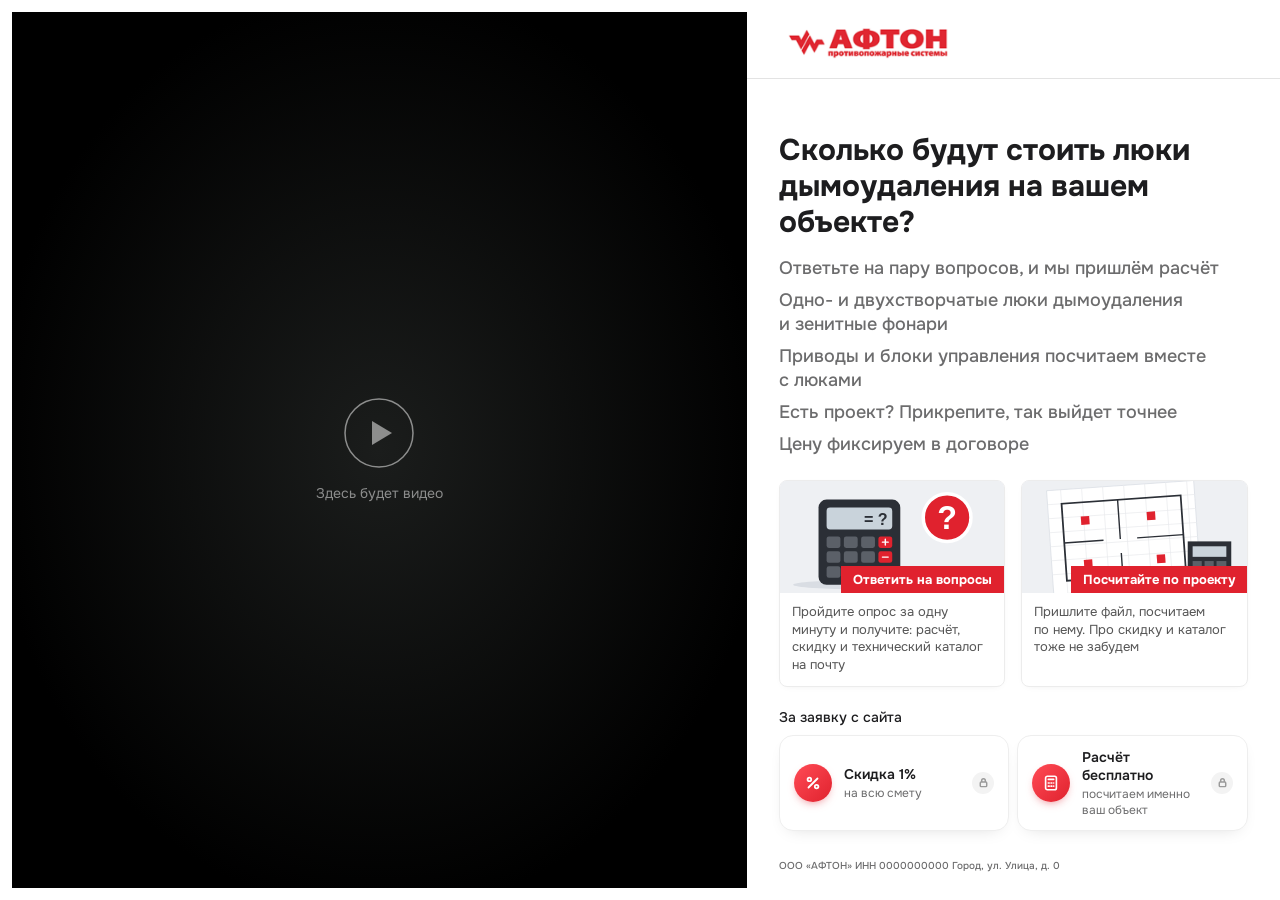
==== index.html @ f9a30164 "Страница thanks.html, город объекта в опросниках, правки шапки и контактов - После отправки заявки п" ====
<!doctype html>
<html lang="ru">
<head>
<meta charset="utf-8">
<meta name="viewport" content="width=device-width, initial-scale=1">
<title>Люки дымоудаления: расчёт стоимости | Афтон</title>
<link rel="preconnect" href="https://fonts.googleapis.com">
<link href="https://fonts.googleapis.com/css2?family=Onest:wght@400;500;600;700&display=swap" rel="stylesheet">
<style>
  :root {
    --bg: #ffffff;              /* фон */
    --sidebar: #f5f5f5;         /* правая колонка квиза */
    --line: #e3e3e3;            /* линии, рамки */
    --dot: #ececec;             /* кружок варианта ответа */
    --primary: #e0222e;         /* красный из логотипа */
    --primary-text: #ffffff;
    --primary-50: rgba(224, 34, 46, .5);
    --text: #1d1d1f;
    --text-70: rgba(29, 29, 31, .65);
    --card: #f2f2f2;
    --card-text: #363636;
    --error: #c62828;
    --ease-start: cubic-bezier(.71, .09, .74, .91);
    --ease-step: cubic-bezier(.61, .3, .8, .97);
  }
  * { box-sizing: border-box; margin: 0; padding: 0; }
  html, body { height: 100%; }
  body { background: var(--bg); color: var(--text); font-family: "Onest", Helvetica, Arial, sans-serif; font-size: 16px; line-height: 1.5; -webkit-font-smoothing: antialiased; overflow-x: hidden; }
  button, input { font: inherit; color: inherit; }
  button { cursor: pointer; border: 0; background: none; }
  [hidden] { display: none !important; }

  /* ---------- Кнопка с бликом ---------- */
  .q-btn { position: relative; overflow: hidden; display: inline-flex; align-items: center; justify-content: center; gap: 8px; background: var(--primary); color: var(--primary-text); border-radius: 4px; box-shadow: 0 3px 10px 0 var(--primary-50); transition: box-shadow .2s ease-in, background .2s ease-in; }
  .q-btn:hover { box-shadow: 0 5px 16px 0 rgba(224, 34, 46, .55); background: #c81c27; }
  .q-btn:disabled { cursor: default; }
  .q-btn::after { content: ""; position: absolute; top: -50%; bottom: -50%; left: -20%; width: 20px; background: linear-gradient(90deg, rgba(255,255,255,.1) 10%, rgba(255,255,255,.2) 20%, rgba(255,255,255,.6)); transform: rotate(25deg); animation: blick 6s linear infinite; pointer-events: none; }
  @keyframes blick { 15%, 100% { left: 120%; } }
  .q-btn:focus-visible, .choice:focus-within, .nav-back:focus-visible { outline: 2px solid var(--primary); outline-offset: 2px; }

  /* ---------- Бонусы ---------- */
  .bonus { position: relative; min-width: 0; max-width: 260px; flex: 1; display: flex; align-items: center; gap: 12px; padding: 12px 14px; background: #fff; border: 1px solid #eeeeee; border-radius: 14px; box-shadow: 0 6px 18px -10px rgba(0, 0, 0, .18); transition: border-color .3s, box-shadow .3s, transform .3s; }
  .bonus:hover { transform: translateY(-2px); box-shadow: 0 10px 24px -12px rgba(224, 34, 46, .35); }
  .b-ic { flex: none; width: 38px; height: 38px; border-radius: 50%; background: linear-gradient(135deg, #ff4b55, #e0222e); color: #fff; display: grid; place-items: center; box-shadow: 0 4px 10px -4px rgba(224, 34, 46, .6); }
  .b-ic svg { width: 18px; height: 18px; }
  .b-txt { min-width: 0; }
  .b-txt b { display: block; font-size: 14px; font-weight: 600; line-height: 18px; color: var(--text); }
  .b-txt small { display: block; font-size: 12px; line-height: 16px; color: var(--text-70); margin-top: 2px; }
  .b-lock { margin-left: auto; flex: none; width: 22px; height: 22px; border-radius: 50%; background: #f3f3f3; color: #9a9a9a; display: grid; place-items: center; transition: background .3s, color .3s; }
  .b-lock svg { width: 11px; height: 11px; }
  .bonus.open { border-color: var(--primary-50); }
  .bonus.open .b-lock { background: var(--primary); color: #fff; animation: pop .4s ease-out; }
  @keyframes pop { 0% { transform: scale(.5); } 70% { transform: scale(1.15); } 100% { transform: scale(1); } }

  /* =================== СТАРТОВАЯ СТРАНИЦА =================== */
  .start { position: fixed; inset: 0; display: flex; }
  .start-media { width: 58.33%; padding: 12px 0 12px 12px; flex: none; }
  .media-box { position: relative; width: 100%; height: 100%; overflow: hidden; background: #000; }
  .media-box video { position: absolute; inset: 0; width: 100%; height: 100%; object-fit: cover; }
  .media-ph { position: absolute; inset: 0; display: none; align-items: center; justify-content: center; flex-direction: column; gap: 14px; color: rgba(255,255,255,.5); font-size: 14px; background: radial-gradient(ellipse at center, #1b1d1c 0%, #000 75%); }
  .media-ph svg { width: 72px; height: 72px; }
  .media-box.empty .media-ph { display: flex; }
  .mute { position: absolute; left: 16px; bottom: 16px; width: 40px; height: 40px; display: grid; place-items: center; color: #fff; filter: drop-shadow(0 1px 2px rgba(0,0,0,.6)); }
  .mute svg { width: 30px; height: 30px; }
  .media-box.empty .mute { display: none; }

  .start-panel { position: relative; flex: 1; min-width: 0; display: flex; flex-direction: column; }
  .start-head { padding: 12px 32px; border-bottom: 1px solid var(--line); font-size: 14px; font-weight: 500; line-height: 1.25; }
  .logo { display: block; height: 54px; width: auto; }
  .start-body { flex: 1; display: flex; flex-direction: column; padding: 53px 32px 28px; overflow: auto; }
  .start-body h1 { font-size: 30px; line-height: 36px; font-weight: 700; margin-bottom: 16px; }
  .benefits { display: flex; flex-direction: column; gap: 8px; margin-bottom: 24px; }
  .benefits p { font-size: 18px; line-height: 24px; font-weight: 500; color: var(--text-70); }
  .start-choices { display: grid; grid-template-columns: repeat(2, minmax(0, 260px)); gap: 16px; }
  .start-choices .card-in { width: 100%; padding: 0; text-align: left; font: inherit; color: inherit; }
  .start-choices .card-cap { font-size: 13px; line-height: 1.35; padding: 10px 12px 12px; }
  .start-choices .card-img { aspect-ratio: 2 / 1; }
  .start-choices .card-badge { font-size: 13px; padding: 6px 12px; }
  @media (min-width: 819px) and (max-height: 820px) {
    .start-body { padding-top: 26px; padding-bottom: 18px; }
    .start-body h1 { font-size: 26px; line-height: 31px; margin-bottom: 12px; }
    .benefits { gap: 4px; margin-bottom: 16px; }
    .benefits p { font-size: 16px; line-height: 22px; }
    .start-bonuses { margin-top: 14px; }
    .start-bonuses .bonus { padding: 8px 12px; }
    .start-foot { padding-top: 12px; }
  }
  .start-bonuses { margin-top: 20px; }
  .start-bonuses > span { display: block; font-size: 14px; font-weight: 500; line-height: 20px; margin-bottom: 8px; }
  .bonus-row { display: flex; gap: 8px; }
  .start-foot { margin-top: auto; padding-top: 28px; font-size: 10px; line-height: 14px; font-weight: 500; color: var(--text-70); max-width: 304px; }

  /* Переход старт → квиз (как в оригинале: 0.75s) */
  .layer { position: fixed; inset: 0; background: var(--bg); transform: translateX(58.33%); visibility: hidden; z-index: 5; }
  .start.leaving .start-head { animation: hide-up .75s var(--ease-start) forwards; }
  .start.leaving .start-body h1,
  .start.leaving .benefits { animation: hide-right .75s var(--ease-start) forwards; }
  .start.leaving .start-choices { animation: hide-right .75s 50ms var(--ease-start) forwards; }
  .start.leaving .start-bonuses { animation: hide-right .75s .1s var(--ease-start) forwards; }
  .start.leaving .start-foot { animation: hide-down .75s var(--ease-start) forwards; }
  .start.leaving + .layer { visibility: visible; animation: slide-layer .75s var(--ease-start) forwards; }
  @keyframes hide-up { to { opacity: 0; transform: translateY(-100px); } }
  @keyframes hide-down { to { opacity: 0; transform: translateY(100px); } }
  @keyframes hide-right { to { opacity: 0; transform: translateX(100px); } }
  @keyframes slide-layer { from { transform: translateX(58.33%); } to { transform: translateX(0); } }

  /* =================== КВИЗ =================== */
  .quiz { position: fixed; inset: 0; display: flex; animation: fade .15s ease-out; }
  @keyframes fade { from { opacity: 0; } }
  .quiz-main { flex: 1; min-width: 0; display: flex; flex-direction: column; }
  .quiz-head { display: flex; align-items: center; gap: 24px; padding: 12px 72px; border-bottom: 1px solid var(--line); }
  .quiz-head .logo { height: 52px; padding-right: 24px; border-right: 1px solid var(--line); }
  .quiz-head h3 { font-size: 16px; line-height: 22px; font-weight: 500; color: var(--text-70); }
  .quiz-content { flex: 1; min-height: 0; overflow: auto; padding: 22px 72px 16px; scrollbar-width: thin; scrollbar-color: var(--line) transparent; }
  .quiz-content::-webkit-scrollbar { width: 6px; }
  .quiz-content::-webkit-scrollbar-thumb { background: var(--line); border-radius: 3px; }

  .q-wrap { max-width: 840px; transition: opacity .17s var(--ease-step), transform .17s var(--ease-step); }
  .q-wrap.out { opacity: 0; transform: translateX(-20px); }
  .q-wrap.pre { opacity: 0; transform: translateX(20px); transition: none; }
  .q-title { font-size: 32px; line-height: 1.2; font-weight: 600; margin-bottom: 16px; }
  .q-sub { font-size: 15px; color: var(--text-70); margin: -6px 0 16px; }

  .variants { display: grid; grid-template-columns: repeat(2, minmax(0, 1fr)); gap: 16px; padding-bottom: 6px; }
  .variant { border: 1px solid var(--line); border-radius: 5px; background: var(--bg); transition: box-shadow .15s ease-out, border-color .15s ease-out, opacity .17s ease-in-out, transform .17s ease-in-out; }
  .variant:hover { box-shadow: 0 1px 3px 0 rgba(0, 0, 0, .12); }
  .variant.checked { border-color: var(--primary-50); box-shadow: 0 1px 3px 0 rgba(0, 0, 0, .12); }
  .q-wrap.pre .variant { opacity: 0; transform: translateX(20px); transition: none; }
  .choice { display: flex; align-items: center; padding: 12.8px 16px; cursor: pointer; user-select: none; position: relative; }
  .choice input { position: absolute; opacity: 0; pointer-events: none; }
  .check { flex: none; position: relative; width: 20px; height: 20px; border-radius: 50%; background: var(--dot); transition: background .15s ease-out; }
  .check::before { content: ""; position: absolute; inset: 0; border-radius: 50%; background: var(--primary); transform: scale(0); transition: transform .15s ease-out; }
  .variant.checked .check::before { transform: scale(.5); }
  .choice-label { padding-left: 16px; font-size: 16px; line-height: 1.25; color: var(--text); }

  /* карточки с картинкой */
  .cards { display: grid; grid-template-columns: repeat(3, minmax(0, 1fr)); gap: 20px; padding-bottom: 6px; }
  .variant.card { overflow: hidden; border: 1px solid #ececec; border-radius: 8px; background: #fff; box-shadow: 0 2px 10px -6px rgba(0, 0, 0, .15); }
  .variant.card:hover { box-shadow: 0 10px 24px -14px rgba(0, 0, 0, .3); transform: translateY(-2px); }
  .variant.card.checked { border-color: var(--primary); box-shadow: 0 0 0 1px var(--primary), 0 10px 24px -14px rgba(224, 34, 46, .45); }
  .card-in { display: block; cursor: pointer; user-select: none; }
  .card-in input { position: absolute; opacity: 0; pointer-events: none; }
  .card-img { position: relative; display: block; aspect-ratio: 16 / 9; overflow: hidden; background: #eef0f3; }
  .card-img svg, .card-img img { width: 100%; height: 100%; display: block; object-fit: cover; transition: transform .5s ease; }
  .card-img img { object-fit: contain; background: #fff; padding: 6px; }
  .card-img:has(img) { background: #fff; }
  .variant.card:hover .card-img svg, .variant.card:hover .card-img img { transform: scale(1.04); }
  .card-badge { position: absolute; right: 0; bottom: 0; padding: 7px 14px; background: var(--primary); color: #fff; font-size: 15px; font-weight: 700; line-height: 1.2; }
  .card-tick { position: absolute; top: 10px; left: 10px; width: 24px; height: 24px; border-radius: 50%; background: #fff; box-shadow: 0 1px 4px rgba(0, 0, 0, .2); display: grid; place-items: center; transform: scale(0); transition: transform .2s ease-out; }
  .card-tick::after { content: ""; width: 6px; height: 11px; margin-top: -2px; border: solid var(--primary); border-width: 0 2.5px 2.5px 0; transform: rotate(45deg); }
  .variant.card.checked .card-tick { transform: scale(1); }
  .card-cap { display: block; padding: 14px 16px 16px; font-size: 15px; line-height: 1.35; color: #555; }
  /* обычные варианты в том же стиле */
  .variant:not(.card) { border-color: #ececec; border-radius: 8px; background: #fff; box-shadow: 0 2px 10px -6px rgba(0, 0, 0, .15); }
  .variant.checked:not(.card) { border-color: var(--primary); }

  .other { margin-top: 16px; }
  .lead-file { max-width: 420px; margin-bottom: 12px; }
  .lead-file .upload { margin-top: 0; }
  /* ---------- опросные листы ---------- */
  .sheet { max-width: 760px; padding-bottom: 8px; }
  .sheet-org { font-size: 13px; line-height: 1.5; color: var(--text-70); margin-bottom: 10px; }
  .sheet-org b { color: var(--text); font-weight: 600; }
  .sheet-org a { color: var(--primary); text-decoration: none; }
  .sheet-org a:hover { text-decoration: underline; }
  .sheet .q-title { margin-bottom: 18px; }
  .tabs { display: grid; grid-template-columns: 1fr 1fr; gap: 4px; padding: 4px; background: #f2f2f2; border-radius: 10px; margin-bottom: 16px; }
  .tab { height: 40px; border-radius: 8px; font-size: 14px; font-weight: 600; color: var(--text-70); transition: background .2s, color .2s, box-shadow .2s; }
  .tab:hover { color: var(--text); }
  .tab.on { background: #fff; color: var(--text); box-shadow: 0 1px 4px rgba(0, 0, 0, .1); }
  .sheet-card { border: 1px solid #ececec; border-radius: 12px; padding: 22px 22px 24px; background: #fff; box-shadow: 0 2px 12px -8px rgba(0, 0, 0, .15); }
  .fs { margin-bottom: 20px; }
  .fs-label { display: block; font-size: 14px; font-weight: 600; margin-bottom: 8px; }
  .fs-label small { font-weight: 400; color: var(--text-70); margin-left: 6px; }
  .fs-row { display: grid; grid-template-columns: 1fr 1fr; gap: 10px; }
  .fs > .field-input + .fs-row, .fs-row + .fs-row { margin-top: 10px; }
  .sheet .field-input { height: 44px; border-color: #e3e3e3; border-radius: 8px; }
  .sheet .field-input.short { max-width: 180px; }
  .sheet textarea.field-input { height: 76px; padding: 12px 16px; resize: vertical; font: inherit; }
  .opts-col { display: flex; flex-direction: column; gap: 8px; }
  .opt-tile { display: flex; align-items: center; gap: 12px; padding: 10px 14px; border: 1px solid #e3e3e3; border-radius: 8px; cursor: pointer; font-size: 14px; transition: border-color .15s, background .15s; }
  .opt-tile:hover { border-color: #c9c9c9; }
  .opt-tile input { width: 16px; height: 16px; margin: 0; accent-color: var(--primary); flex: none; }
  .opt-tile:has(input:checked) { border-color: var(--primary); background: #fff7f7; }
  .opt-tile.flag { font-weight: 600; }
  .sheet .err { display: none; color: var(--error); font-size: 12px; margin-top: 4px; }
  .sheet .invalid .field-input { border-color: var(--error); }
  .sheet .invalid > .err { display: block; }
  .sheet .lead-submit { width: 100%; height: 50px; font-size: 16px; font-weight: 600; margin-top: 4px; }
  .sheet .consent { margin: 4px 0 14px; }
  @media (max-width: 560px) { .fs-row { grid-template-columns: 1fr; } .sheet-card { padding: 16px; } }

  .field-input { width: 100%; height: 52px; padding: 0 16px; background: var(--bg); border: 1px solid var(--line); border-radius: 5px; color: var(--text); transition: border-color .15s, box-shadow .15s; }
  .field-input::placeholder { color: rgba(29, 29, 31, .4); }
  .field-input:focus { outline: none; border-color: var(--primary-50); box-shadow: 0 1px 3px 0 rgba(0, 0, 0, .12); }

  .upload { margin-top: 16px; display: flex; align-items: center; gap: 14px; padding: 14px 16px; border: 1px dashed rgba(29,29,31,.25); border-radius: 5px; cursor: pointer; transition: border-color .15s, background .15s; }
  .upload:hover, .upload.over { border-color: var(--primary); background: rgba(224,34,46,.03); }
  .upload input { display: none; }
  .upload .ic { flex: none; width: 40px; height: 40px; border-radius: 50%; background: var(--primary); color: #fff; display: grid; place-items: center; }
  .upload .ic svg { width: 18px; height: 18px; }
  .upload b { display: block; font-weight: 500; word-break: break-all; }
  .upload small { color: var(--text-70); font-size: 13px; }
  .upload .rm { margin-left: auto; width: 32px; height: 32px; font-size: 22px; color: var(--text-70); }

  /* Форма заявки */
  .lead { max-width: 420px; display: flex; flex-direction: column; gap: 12px; }
  .lead .err { display: none; color: var(--error); font-size: 12px; margin-top: 4px; }
  .lead .invalid .field-input { border-color: var(--error); }
  .lead .invalid .err { display: block; }
  .consent { display: flex; align-items: flex-start; gap: 10px; font-size: 12px; line-height: 1.4; color: var(--text-70); cursor: pointer; margin-top: 2px; }
  .consent input { position: absolute; opacity: 0; }
  .consent .box { flex: none; width: 18px; height: 18px; border-radius: 4px; border: 2px solid #c9c9c9; position: relative; transition: background .15s, border-color .15s; }
  .consent input:checked + .box { background: var(--primary); border-color: var(--primary); }
  .consent input:checked + .box::after { content: ""; position: absolute; left: 4px; top: 0; width: 5px; height: 10px; border: solid var(--primary-text); border-width: 0 2px 2px 0; transform: rotate(45deg); }
  .consent.invalid { color: var(--error); }
  .lead-submit { height: 56px; font-size: 18px; margin-top: 6px; }
  .lead-submit::after { width: 45px; animation: blick-submit 3s linear infinite; }
  @keyframes blick-submit { 60% { left: 100%; } 100% { left: 130%; } }
  .trap { position: absolute; left: -9999px; opacity: 0; width: 1px; height: 1px; }

  /* Финал */
  .done-mark { width: 56px; height: 56px; border-radius: 50%; background: var(--primary); color: var(--primary-text); display: grid; place-items: center; margin-bottom: 20px; }
  .done-mark svg { width: 26px; height: 26px; }
  .done-mark path { stroke-dasharray: 30; stroke-dashoffset: 30; animation: draw .5s .25s ease-out forwards; }
  @keyframes draw { to { stroke-dashoffset: 0; } }
  .data { border-top: 1px solid var(--line); margin-bottom: 20px; max-width: 560px; }
  .data div { display: grid; grid-template-columns: 160px 1fr; gap: 12px; padding: 7px 0; border-bottom: 1px solid var(--line); font-size: 15px; }
  .done .q-title { margin-bottom: 12px; }
  .done-mark { width: 48px; height: 48px; margin-bottom: 14px; }
  .data dt { color: var(--text-70); }
  .data dd { font-weight: 500; word-break: break-word; }
  .done-bonus-title { font-size: 14px; font-weight: 500; margin-bottom: 8px; }
  .done .bonus-row { margin-bottom: 24px; }
  .redirect { font-size: 13px; color: var(--text-70); max-width: 488px; }
  .redirect .bar { height: 3px; border-radius: 2px; background: var(--line); margin-top: 8px; overflow: hidden; }
  .redirect .bar i { display: block; height: 100%; background: var(--primary); transform-origin: left; }

  /* Нижняя панель */
  .quiz-nav { display: flex; align-items: center; gap: 20px; padding: 16px 74px 28px 74px; }
  .ready { display: flex; align-items: center; gap: 12px; margin-right: auto; }
  .ready svg { width: 28px; height: 28px; transform: rotate(-90deg); }
  .ready .track { stroke: var(--line); }
  .ready .val { stroke: var(--primary); transition: stroke-dashoffset .3s ease; }
  .ready-text { font-family: "Times New Roman", Times, serif; font-style: italic; font-size: 13px; line-height: 15px; font-weight: 500; color: var(--text-70); }
  .ready-text b { display: block; color: var(--primary); font-weight: 700; }
  .nav-back { width: 43px; height: 43px; border-radius: 4px; border: 1px solid rgba(0,0,0,.1); color: rgba(0,0,0,.35); display: grid; place-items: center; transition: .2s ease-out; }
  .nav-back:hover { color: var(--text); border-color: rgba(0,0,0,.3); }
  .nav-back svg { width: 16px; height: 16px; }
  .nav-next-wrap { position: relative; display: flex; flex-direction: column; align-items: center; }
  .nav-next { height: 43px; padding: 0 16px 0 22px; font-size: 16px; font-weight: 500; transition: box-shadow .2s ease-in, color .2s ease-out, opacity .2s; }
  .nav-next svg { width: 16px; height: 16px; }
  .nav-next:disabled { opacity: .55; box-shadow: none; }
  .nav-next:disabled::after { display: none; }
  .enter-hint { position: absolute; top: calc(100% + 6px); white-space: nowrap; font-size: 11px; color: var(--text-70); }
  .enter-hint b { color: var(--text); font-weight: 600; }

  .quiz-side { position: relative; overflow: hidden; width: 320px; flex: none; background: linear-gradient(180deg, #fff6f6 0%, #f6f6f6 60%); border-left: 1px solid var(--line); padding: 24px 20px 28px; display: flex; flex-direction: column; gap: 12px; }
  .quiz-side::before { content: ""; position: absolute; width: 280px; height: 280px; right: -130px; top: -130px; border-radius: 50%; background: radial-gradient(circle, rgba(224, 34, 46, .16), transparent 70%); pointer-events: none; }
  .side-title { position: relative; font-size: 12px; font-weight: 600; letter-spacing: .06em; text-transform: uppercase; color: var(--text-70); }
  .side-list { position: relative; display: flex; flex-direction: column; gap: 10px; }
  .quiz-side .bonus { max-width: none; flex: none; }
  .side-person { position: relative; display: flex; gap: 12px; margin-top: 14px; padding-top: 18px; border-top: 1px dashed #e2e2e2; }
  .sp-avatar { flex: none; width: 44px; height: 44px; border-radius: 50%; background: var(--primary); color: #fff; font-weight: 600; font-size: 18px; display: grid; place-items: center; overflow: hidden; }
  .sp-avatar img { width: 100%; height: 100%; object-fit: cover; }
  .side-person b { font-size: 14px; font-weight: 600; }
  .side-person span { font-size: 12px; color: var(--text-70); margin-left: 6px; }
  .side-person p { font-size: 13px; line-height: 1.45; color: #444; margin-top: 4px; }

  @media (prefers-reduced-motion: reduce) {
    *, *::before, *::after { animation-duration: .01ms !important; animation-iteration-count: 1 !important; transition-duration: .01ms !important; }
  }

  /* ---------- Мобильная версия ---------- */
  @media (max-width: 818px) {
    .start { position: static; flex-direction: column; min-height: 100vh; }
    .start-media { width: 100%; padding: 0; aspect-ratio: 16 / 10; }
    .start-body { padding: 28px 20px 24px; }
    .start-head { padding: 14px 20px; }
    .start-body h1 { font-size: 26px; line-height: 31px; }
    .benefits p { font-size: 16px; }
    .start-choices { grid-template-columns: repeat(2, minmax(0, 1fr)); gap: 10px; }
    .layer { display: none; }
    .start.leaving { display: none; }
    .quiz { position: static; flex-direction: column-reverse; justify-content: flex-end; min-height: 100vh; }
    .quiz-side { width: 100%; padding: 12px; border-left: 0; border-bottom: 1px solid var(--line); }
    .side-title, .side-person, .b-txt small, .b-lock { display: none; }
    .side-list { flex-direction: row; }
    .cards { grid-template-columns: repeat(2, minmax(0, 1fr)); gap: 12px; }
    .card-badge { font-size: 12px; padding: 5px 10px; }
    .card-cap { font-size: 13px; padding: 10px 12px 12px; }
    .quiz-side .bonus { flex: 1; padding: 10px; gap: 8px; }
    .b-ic { width: 30px; height: 30px; }
    .b-txt b { font-size: 12px; line-height: 16px; }
    .quiz-head { padding: 10px 20px; gap: 14px; }
    .quiz-head .logo { height: 40px; padding-right: 14px; }
    .quiz-head h3 { font-size: 14px; line-height: 19px; }
    .quiz-content { padding: 18px 20px; }
    .q-title { font-size: 24px; }
    .variants { grid-template-columns: 1fr; gap: 10px; }
    .quiz-nav { padding: 12px 20px 20px; }
    .enter-hint { display: none; }
    .data div { grid-template-columns: 1fr; gap: 2px; }
  }
</style>
</head>
<body>

<!-- =================== СТАРТОВАЯ СТРАНИЦА =================== -->
<section class="start" id="start">
  <div class="start-media">
    <!-- Видео: положите video.mp4 рядом с index.html -->
    <div class="media-box" id="mediaBox">
      <video id="video" src="video.mp4" autoplay muted loop playsinline></video>
      <div class="media-ph">
        <svg viewBox="0 0 72 72" fill="none" stroke="currentColor" stroke-width="1.5"><circle cx="36" cy="36" r="34"/><path d="M29 24v24l20-12z" fill="currentColor" stroke="none"/></svg>
        Здесь будет видео
      </div>
      <button class="mute" id="mute" aria-label="Включить звук">
        <svg viewBox="0 0 24 24" fill="currentColor" id="muteIcon"><path d="M3 9v6h4l5 5V4L7 9H3zm13.59 3L19 9.59 17.59 8.17 15.17 10.6 12.76 8.17 11.34 9.59 13.76 12l-2.42 2.41 1.42 1.42 2.41-2.42 2.42 2.42L19 14.41z"/></svg>
      </button>
    </div>
  </div>

  <div class="start-panel">
    <div class="start-head"><img class="logo" src="logo.png" alt="АФТОН, противопожарные системы"></div>
    <div class="start-body">
      <h1>Сколько будут стоить люки дымоудаления на вашем объекте?</h1>
      <!-- Преимущества: замените на свои -->
      <div class="benefits">
        <p>Ответьте на пару вопросов, и мы пришлём расчёт</p>
        <p>Одно- и двухстворчатые люки дымоудаления и зенитные фонари</p>
        <p>Приводы и блоки управления посчитаем вместе с люками</p>
        <p>Есть проект? Прикрепите, так выйдет точнее</p>
        <p>Цену фиксируем в договоре</p>
      </div>
      <div class="start-choices" id="startChoices"></div>
      <div class="start-bonuses">
        <span>За заявку с сайта</span>
        <div class="bonus-row" data-bonuses></div>
      </div>
      <!-- Реквизиты: замените на настоящие -->
      <div class="start-foot">ООО «АФТОН» ИНН 0000000000 Город, ул. Улица, д. 0</div>
    </div>
  </div>
</section>
<div class="layer" aria-hidden="true"></div>

<!-- =================== КВИЗ =================== -->
<section class="quiz" id="quiz" hidden>
  <div class="quiz-main">
    <div class="quiz-head"><img class="logo" src="logo.png" alt="АФТОН"><h3>Пара коротких вопросов, и мы посчитаем ваш объект</h3></div>
    <div class="quiz-content"><div class="q-wrap" id="wrap"></div></div>
    <div class="quiz-nav" id="nav">
      <div class="ready" aria-hidden="true">
        <svg viewBox="0 0 28 28"><circle class="track" cx="14" cy="14" r="12" fill="none" stroke-width="3"/><circle class="val" id="ring" cx="14" cy="14" r="12" fill="none" stroke-width="3" stroke-linecap="round" stroke-dasharray="75.4" stroke-dashoffset="75.4"/></svg>
        <div class="ready-text">Готово<b id="pct">0%</b></div>
      </div>
      <button class="nav-back" id="back" aria-label="Назад"><svg viewBox="0 0 16 16" fill="none" stroke="currentColor" stroke-width="1.6"><path d="M13 8H3M7 4L3 8l4 4"/></svg></button>
      <div class="nav-next-wrap">
        <button class="q-btn nav-next" id="next"><span id="nextText">Далее</span><svg viewBox="0 0 16 16" fill="none" stroke="currentColor" stroke-width="1.6"><path d="M3 8h10M9 4l4 4-4 4"/></svg></button>
        <span class="enter-hint">или нажмите <b>Enter</b></span>
      </div>
    </div>
  </div>
  <aside class="quiz-side">
    <div class="side-title">Что вы получите</div>
    <div class="side-list" data-bonuses></div>
    <!-- фото: <img src="manager.jpg" alt=""> вместо буквы -->
    <div class="side-person">
      <div class="sp-avatar">Л</div>
      <div>
        <b>Людмила</b><span>менеджер «Афтон»</span>
        <p>Посчитаю сама и&nbsp;перезвоню, если в&nbsp;ответах что-то будет непонятно.</p>
      </div>
    </div>
  </aside>
</section>

<script>
  // ================= Настройки =================
  const BONUSES = [
    { title: 'Скидка 1%', sub: 'на всю смету', icon: '<svg viewBox="0 0 20 20" fill="none" stroke="currentColor" stroke-width="2" stroke-linecap="round"><path d="M15 5L5 15"/><circle cx="6" cy="6" r="2"/><circle cx="14" cy="14" r="2"/></svg>' },
    { title: 'Расчёт бесплатно', sub: 'посчитаем именно ваш объект', icon: '<svg viewBox="0 0 20 20" fill="none" stroke="currentColor" stroke-width="1.8" stroke-linecap="round"><rect x="4" y="2.5" width="12" height="15" rx="2"/><path d="M7 6h6M7 10h1M10 10h1M13 10h0M7 13.5h1M10 13.5h1M13 13.5h0"/></svg>' }
  ];
  const ICON_LOCK = '<svg viewBox="0 0 12 12" fill="none" stroke="currentColor" stroke-width="1.6"><rect x="2.5" y="5.5" width="7" height="5" rx="1"/><path d="M4 5.5V4a2 2 0 014 0v1.5"/></svg>';
  const ICON_OK = '<svg viewBox="0 0 12 12" fill="none" stroke="currentColor" stroke-width="2"><path d="M2.5 6.2l2.3 2.3 4.7-5"/></svg>';
  const bonusHTML = open => BONUSES.map(b => `<div class="bonus ${open ? 'open' : ''}"><span class="b-ic">${b.icon}</span><div class="b-txt"><b>${b.title}</b><small>${b.sub}</small></div><span class="b-lock" title="${open ? 'Бонус ваш' : 'Откроется после заявки'}">${open ? ICON_OK : ICON_LOCK}</span></div>`).join('');
  const REDIRECT_SECONDS = 10;

  // картинки для карточек; чтобы поставить фото, укажите img: 'photo.jpg' у нужной карточки
  const SKY = '<rect width="320" height="180" fill="#eef0f3"/>';
  const ROOF = '<rect y="136" width="320" height="44" fill="#d9dde3"/><line x1="0" y1="136" x2="320" y2="136" stroke="#2b2f36" stroke-width="2"/>';
  const CURB = '<rect x="96" y="108" width="128" height="28" fill="#2b2f36"/><rect x="96" y="108" width="128" height="4" fill="#e0222e"/><rect x="90" y="101" width="140" height="8" fill="#41464f"/>';
  const SMOKE = '<g fill="none" stroke="#a9aeb6" stroke-width="9" stroke-linecap="round" opacity=".55"><path d="M150 100 C140 80 168 70 156 48 C146 32 166 22 160 8"/><path d="M174 100 C184 82 162 68 178 48 C190 32 174 20 182 6"/></g>';
  const svg = body => `<svg viewBox="0 0 320 180" preserveAspectRatio="xMidYMid slice">${SKY}${body}</svg>`;
  const ART = {
    single: svg(SMOKE + ROOF + CURB + '<polygon points="92,101 150,22 158,27 100,104" fill="#c9d3db" stroke="#2b2f36" stroke-width="2"/><line x1="112" y1="108" x2="124" y2="62" stroke="#e0222e" stroke-width="3"/>'),
    double: svg(SMOKE + ROOF + CURB + '<polygon points="92,101 118,46 124,49 98,104" fill="#c9d3db" stroke="#2b2f36" stroke-width="2"/><polygon points="228,101 202,46 196,49 222,104" fill="#c9d3db" stroke="#2b2f36" stroke-width="2"/><line x1="108" y1="108" x2="110" y2="74" stroke="#e0222e" stroke-width="3"/><line x1="212" y1="108" x2="210" y2="74" stroke="#e0222e" stroke-width="3"/>'),
    blast: svg(ROOF + CURB + '<g stroke="#e0222e" stroke-width="3" stroke-linecap="round"><path d="M160 86V40M128 92l-22-30M192 92l22-30M112 100L80 88M208 100l32-12"/></g><polygon points="104,96 216,96 206,74 114,74" fill="#c9d3db" stroke="#2b2f36" stroke-width="2"/><g transform="translate(236 18)"><polygon points="20,0 40,11 40,33 20,44 0,33 0,11" fill="#e0222e"/><text x="20" y="28" text-anchor="middle" font-family="Arial" font-weight="700" font-size="15" fill="#fff">Ex</text></g>'),
    unknown: svg(ROOF + '<rect x="96" y="108" width="128" height="28" fill="#c3c8cf"/><rect x="90" y="101" width="140" height="8" fill="#b3b8c0"/><circle cx="160" cy="62" r="34" fill="#e0222e"/><text x="160" y="76" text-anchor="middle" font-family="Arial" font-weight="700" font-size="40" fill="#fff">?</text>'),
    auto: svg('<rect width="320" height="20" fill="#d9dde3"/><line x1="0" y1="20" x2="320" y2="20" stroke="#2b2f36" stroke-width="2"/><ellipse cx="246" cy="28" rx="22" ry="8" fill="#fff" stroke="#2b2f36" stroke-width="2"/><circle cx="246" cy="29" r="2.5" fill="#e0222e"/><g fill="none" stroke="#2b2f36" stroke-width="2" stroke-dasharray="5 4"><path d="M148 64 H200 V28 H224"/><path d="M148 140 H184 V128 H206"/></g><rect x="44" y="40" width="104" height="128" fill="#2b2f36"/><rect x="52" y="48" width="88" height="112" fill="#41464f"/><rect x="62" y="58" width="68" height="22" fill="#1d2025"/><circle cx="70" cy="96" r="4" fill="#4cc27a"/><circle cx="84" cy="96" r="4" fill="#e0222e"/><circle cx="96" cy="126" r="15" fill="#e0222e" stroke="#1d2025" stroke-width="3"/><rect x="206" y="118" width="78" height="20" fill="#41464f"/><rect x="284" y="124" width="24" height="8" fill="#8c9199"/>'),
    closed: svg(ROOF + CURB + '<polygon points="92,101 228,101 220,92 100,92" fill="#c9d3db" stroke="#2b2f36" stroke-width="2"/><path d="M118 96 L132 96" stroke="#fff" stroke-width="3" stroke-linecap="round"/>'),
    maybe: svg(ROOF + CURB + '<polygon points="92,101 228,101 220,92 100,92" fill="#c9d3db" stroke="#2b2f36" stroke-width="2"/><rect x="214" y="22" width="62" height="78" rx="4" fill="#2b2f36"/><circle cx="245" cy="70" r="10" fill="#e0222e"/><rect x="224" y="32" width="42" height="14" fill="#1d2025"/><circle cx="96" cy="50" r="24" fill="#fff" stroke="#e0222e" stroke-width="3"/><text x="96" y="60" text-anchor="middle" font-family="Arial" font-weight="700" font-size="28" fill="#e0222e">?</text>'),
    project: svg('<g transform="rotate(-4 150 92)"><rect x="40" y="16" width="210" height="148" fill="#fff" stroke="#d9dde3"/><g stroke="#e9ebee"><path d="M40 36h210M40 56h210M40 76h210M40 96h210M40 116h210M40 136h210M60 16v148M90 16v148M120 16v148M150 16v148M180 16v148M210 16v148M240 16v148"/></g><rect x="60" y="36" width="170" height="110" fill="none" stroke="#2b2f36" stroke-width="2.5"/><path d="M140 36v56M140 112v34M60 92h56M164 92h66" stroke="#2b2f36" stroke-width="2"/><g fill="#e0222e"><rect x="86" y="56" width="12" height="12"/><rect x="180" y="56" width="12" height="12"/><rect x="86" y="118" width="12" height="12"/><rect x="190" y="118" width="12" height="12"/></g></g><rect x="236" y="96" width="62" height="78" fill="#2b2f36"/><rect x="243" y="103" width="48" height="15" fill="#c9d3db"/><g fill="#5b6068"><rect x="243" y="124" width="13" height="10"/><rect x="260" y="124" width="13" height="10"/><rect x="277" y="124" width="14" height="10"/><rect x="243" y="139" width="13" height="10"/><rect x="260" y="139" width="13" height="10"/><rect x="243" y="154" width="13" height="10"/><rect x="260" y="154" width="13" height="10"/></g><rect x="277" y="139" width="14" height="25" fill="#e0222e"/>'),
    form: svg('<rect x="96" y="14" width="128" height="156" rx="6" fill="#fff" stroke="#d9dde3" stroke-width="2"/><rect x="134" y="6" width="52" height="18" rx="4" fill="#2b2f36"/><g stroke-linecap="round"><path d="M114 52l7 7 13-14M114 92l7 7 13-14M114 132l7 7 13-14" stroke="#e0222e" stroke-width="3.5" fill="none"/><path d="M146 52h56M146 92h48M146 132h52" stroke="#c3c8cf" stroke-width="6"/></g>')
  };
  ART.skylight = svg(ROOF + '<polygon points="92,136 228,136 262,180 58,180" fill="#fff" opacity=".7"/><circle cx="264" cy="40" r="13" fill="none" stroke="#e0222e" stroke-width="2.5"/><g stroke="#e0222e" stroke-width="2.5" stroke-linecap="round"><path d="M264 16v-7M264 71v-7M240 40h-7M295 40h-7M247 23l-5-5M286 62l-5-5M281 23l5-5M242 62l5-5"/></g><rect x="84" y="114" width="152" height="22" fill="#2b2f36"/><rect x="84" y="114" width="152" height="4" fill="#e0222e"/><path d="M84 114 C 96 46, 224 46, 236 114 Z" fill="#c9d3db" stroke="#2b2f36" stroke-width="2.5"/><path d="M122 114 C 128 70, 192 70, 198 114" fill="none" stroke="#2b2f36" stroke-width="1.5" opacity=".5"/><line x1="160" y1="63" x2="160" y2="114" stroke="#2b2f36" stroke-width="1.5" opacity=".5"/><path d="M104 100 C 110 78, 128 68, 144 67" fill="none" stroke="#fff" stroke-width="4" stroke-linecap="round" opacity=".9"/>');
  ART.roof = svg('<rect y="82" width="320" height="98" fill="#e3e6ea"/><rect x="0" y="68" width="130" height="14" fill="#8c9199"/><rect x="190" y="68" width="130" height="14" fill="#8c9199"/><line x1="0" y1="68" x2="130" y2="68" stroke="#2b2f36" stroke-width="2"/><line x1="190" y1="68" x2="320" y2="68" stroke="#2b2f36" stroke-width="2"/><rect x="124" y="56" width="8" height="26" fill="#2b2f36"/><rect x="188" y="56" width="8" height="26" fill="#2b2f36"/><polygon points="194,58 204,6 211,7.5 201,59.5" fill="#41464f"/><line x1="198" y1="54" x2="232" y2="68" stroke="#2b2f36" stroke-width="2"/><g stroke="#2b2f36" stroke-width="4"><line x1="146" y1="68" x2="146" y2="180"/><line x1="174" y1="68" x2="174" y2="180"/></g><g stroke="#e0222e" stroke-width="4" stroke-linecap="round"><line x1="146" y1="30" x2="146" y2="68"/><line x1="174" y1="30" x2="174" y2="68"/></g><g stroke="#2b2f36" stroke-width="3"><path d="M146 48h28M146 90h28M146 108h28M146 126h28M146 144h28M146 162h28"/></g>');
  ART.transom = svg('<rect width="320" height="180" fill="#d9dde3"/><g stroke="#c9ced5" stroke-width="1"><path d="M0 30h320M0 70h320M0 110h320M0 150h320"/></g><rect x="94" y="24" width="132" height="136" fill="#2b2f36"/><rect x="102" y="90" width="116" height="62" fill="#c9d3db" stroke="#41464f" stroke-width="2"/><path d="M110 140 L128 102" stroke="#fff" stroke-width="4" stroke-linecap="round" opacity=".8"/><rect x="102" y="32" width="116" height="52" fill="#1d2025"/><g fill="none" stroke="#a9aeb6" stroke-width="9" stroke-linecap="round" opacity=".6"><path d="M140 30 C134 18 152 12 146 0"/><path d="M178 30 C186 18 168 10 178 -2"/></g><polygon points="92,20 228,20 218,84 102,84" fill="#e3e9ee" stroke="#2b2f36" stroke-width="2.5"/><line x1="104" y1="84" x2="216" y2="84" stroke="#e0222e" stroke-width="4"/><line x1="216" y1="86" x2="230" y2="44" stroke="#e0222e" stroke-width="3"/><rect x="86" y="160" width="148" height="6" fill="#8c9199"/>');

  // продукты на втором экране (порядок = порядок карточек)
  const PRODUCTS = [
    { key: 'hatch', value: 'люки дымоудаления', badge: 'Люки дымоудаления', img: 'img/hatch.webp', caption: 'Одно- и двухстворчатые, взрывоустойчивые', art: ART.double,
      typeTitle: 'Какие люки нужны?', types: ['одностворчатые', 'двухстворчатые', 'взрывоустойчивые', 'не знаю, подскажите'],
      typeCards: [
        { badge: 'Одностворчатые', img: 'img/hatch-single.webp', caption: 'Одна створка, проём поменьше', art: ART.single },
        { badge: 'Двухстворчатые', img: 'img/hatch-double.webp', caption: 'Две створки, большой проём', art: ART.double },
        { badge: 'Взрывоустойчивые', caption: 'Для взрывоопасных помещений', art: ART.blast },
        { badge: 'Не знаю', caption: 'Подскажем, какие подойдут', art: ART.unknown }
      ], size: true, auto: true },
    { key: 'skylight', value: 'зенитные фонари', badge: 'Зенитные фонари', img: 'img/skylight-arch.webp', caption: 'Свет и проветривание через кровлю', art: ART.skylight,
      typeTitle: 'Какие фонари нужны?', types: ['арочные', 'треугольные', 'из поликарбоната', 'не знаю, подскажите'], size: true },
    { key: 'roof', value: 'выход на крышу', badge: 'Выход на крышу', img: 'img/roof-hatch.webp', caption: 'Люки и лестницы на кровлю', art: ART.roof,
      typeTitle: 'Какой выход на крышу нужен?', types: ['люк выхода на кровлю', 'противопожарный люк', 'люк с лестницей', 'не знаю, подскажите'], size: true },
    { key: 'auto', value: 'автоматика дымоудаления', badge: 'Автоматика', img: 'img/auto-panel.webp', caption: 'Щиты, приводы и датчики', art: ART.auto,
      typeTitle: 'Что нужно из автоматики?', types: ['щит управления', 'приводы', 'датчики', 'весь комплект'] },
    { key: 'transom', value: 'фрамуги дымоудаления', badge: 'Фрамуги дымоудаления', img: 'img/window-top-hung.webp', caption: 'Дымоудаление через фасад', art: ART.transom,
      typeTitle: 'Какие фрамуги нужны?', types: ['верхнеподвесные', 'нижнеподвесные', 'среднеповоротные', 'не знаю, подскажите'], size: true, auto: true },
    { key: 'byProject', value: 'посчитайте по проекту', badge: 'Посчитайте по проекту', caption: 'Пришлите файл, посчитаем по нему', art: ART.project }
  ];
  // картинки для типов остальных продуктов
  const GLASS = 'fill="#c9d3db" stroke="#2b2f36" stroke-width="2.5"';
  const SKY_BASE = ROOF + '<polygon points="92,136 228,136 256,180 64,180" fill="#fff" opacity=".7"/>';
  const XSEC = '<rect y="82" width="320" height="98" fill="#e3e6ea"/><rect x="0" y="68" width="130" height="14" fill="#8c9199"/><rect x="190" y="68" width="130" height="14" fill="#8c9199"/><line x1="0" y1="68" x2="130" y2="68" stroke="#2b2f36" stroke-width="2"/><line x1="190" y1="68" x2="320" y2="68" stroke="#2b2f36" stroke-width="2"/><rect x="124" y="56" width="8" height="26" fill="#2b2f36"/><rect x="188" y="56" width="8" height="26" fill="#2b2f36"/>';
  const WALL = '<rect x="140" y="0" width="40" height="40" fill="#c3c8cf"/><rect x="140" y="140" width="40" height="40" fill="#c3c8cf"/><path d="M140 0V40H180V0M140 180V140H180V180" fill="none" stroke="#2b2f36" stroke-width="2"/>';
  const FLOW = '<g fill="none" stroke="#a9aeb6" stroke-width="8" stroke-linecap="round" opacity=".55"><path d="M30 104 C70 84 100 112 140 92 S230 66 290 58"/><path d="M40 128 C80 110 110 128 150 110 S240 90 296 86"/></g>';
  const sash = (x1, y1, x2, y2) => `<line x1="${x1}" y1="${y1}" x2="${x2}" y2="${y2}" stroke="#2b2f36" stroke-width="10" stroke-linecap="round"/><line x1="${x1}" y1="${y1}" x2="${x2}" y2="${y2}" stroke="#c9d3db" stroke-width="5" stroke-linecap="round"/>`;
  Object.assign(ART, {
    arch: svg(SKY_BASE + '<path d="M120 100 C120 50 230 50 230 100" fill="#dfe5ea" stroke="#2b2f36" stroke-width="2"/><rect x="70" y="114" width="160" height="22" fill="#2b2f36"/><rect x="70" y="114" width="160" height="4" fill="#e0222e"/><path d="M70 114 C70 46 180 46 180 114 Z" ' + GLASS + '/><path d="M125 63 L175 49 M180 114 L230 100" stroke="#2b2f36" stroke-width="2"/><g stroke="#2b2f36" stroke-width="1.4" opacity=".5"><path d="M98 114 C98 70 152 70 152 114"/><path d="M125 63V114"/></g>'),
    gable: svg(SKY_BASE + '<rect x="70" y="114" width="180" height="22" fill="#2b2f36"/><rect x="70" y="114" width="180" height="4" fill="#e0222e"/><polygon points="70,114 160,50 250,114" ' + GLASS + '/><g stroke="#2b2f36" stroke-width="1.4" opacity=".5"><path d="M100 114L160 50L220 114M130 114L160 50L190 114"/></g><path d="M96 104 L140 72" stroke="#fff" stroke-width="4" stroke-linecap="round" opacity=".9"/>'),
    poly: svg(SKY_BASE + '<rect x="70" y="114" width="180" height="22" fill="#2b2f36"/><rect x="70" y="114" width="180" height="4" fill="#e0222e"/><path d="M70 114 C76 46 244 46 250 114 Z" fill="#e8d7b0" stroke="#2b2f36" stroke-width="2.5" opacity=".95"/><g stroke="#c9a65e" stroke-width="1.5"><path d="M90 114V82M106 114V70M122 114V63M138 114V59M154 114V57M170 114V57M186 114V59M202 114V63M218 114V70M234 114V82"/></g><path d="M86 100 C92 78 112 66 132 63" fill="none" stroke="#fff" stroke-width="4" stroke-linecap="round" opacity=".8"/>'),
    roofHatch: svg(XSEC + '<polygon points="194,58 204,6 211,7.5 201,59.5" fill="#41464f"/><line x1="198" y1="54" x2="232" y2="68" stroke="#2b2f36" stroke-width="2"/><rect x="120" y="128" width="80" height="6" fill="#c3c8cf"/><path d="M160 128 V96" stroke="#e0222e" stroke-width="3" stroke-dasharray="4 4"/><path d="M152 104 L160 94 L168 104" fill="none" stroke="#e0222e" stroke-width="3"/>'),
    fireHatch: svg(XSEC + '<rect x="130" y="48" width="60" height="14" fill="#41464f"/><rect x="134" y="51" width="52" height="8" fill="#e0222e"/><g transform="translate(238 10)"><circle cx="26" cy="26" r="26" fill="#e0222e"/><path d="M26 10 C34 20 38 26 34 34 C32 40 20 40 18 34 C16 28 22 26 22 20 C26 24 26 26 28 28 C30 22 28 16 26 10Z" fill="#fff"/></g>'),
    sensors: svg('<rect width="320" height="22" fill="#d9dde3"/><line x1="0" y1="22" x2="320" y2="22" stroke="#2b2f36" stroke-width="2"/><ellipse cx="96" cy="34" rx="36" ry="12" fill="#fff" stroke="#2b2f36" stroke-width="2"/><circle cx="96" cy="36" r="4" fill="#e0222e"/><g fill="none" stroke="#e0222e" stroke-width="2.5" stroke-linecap="round"><path d="M76 62 C88 72 104 72 116 62"/><path d="M66 76 C84 92 108 92 126 76"/></g><rect x="226" y="60" width="6" height="110" fill="#2b2f36"/><path d="M229 60 L200 48 M229 60 L258 48 M229 60 L229 30" stroke="#2b2f36" stroke-width="3"/><circle cx="200" cy="48" r="8" fill="#e0222e"/><circle cx="258" cy="48" r="8" fill="#e0222e"/><circle cx="229" cy="30" r="8" fill="#e0222e"/><g fill="#7fa7c9"><path d="M262 104 l4 9 a4 4 0 1 1 -8 0z"/><path d="M280 122 l4 9 a4 4 0 1 1 -8 0z"/><path d="M262 140 l4 9 a4 4 0 1 1 -8 0z"/></g>'),
    drive: svg(ROOF + CURB + '<polygon points="92,101 160,44 167,50 99,104" ' + GLASS + '/><g transform="rotate(-62 140 106)"><rect x="140" y="98" width="46" height="16" rx="3" fill="#41464f"/><rect x="186" y="102" width="26" height="8" fill="#e0222e"/></g><circle cx="140" cy="106" r="4" fill="#2b2f36"/>'),
    panel: svg('<rect x="104" y="14" width="112" height="156" fill="#2b2f36"/><rect x="112" y="22" width="96" height="140" fill="#41464f"/><rect x="122" y="32" width="76" height="26" fill="#1d2025"/><rect x="128" y="40" width="44" height="3" fill="#8c9199"/><rect x="128" y="47" width="28" height="3" fill="#8c9199"/><circle cx="132" cy="76" r="5" fill="#4cc27a"/><circle cx="148" cy="76" r="5" fill="#e0222e"/><circle cx="164" cy="76" r="5" fill="#8c9199"/><circle cx="160" cy="118" r="20" fill="#e0222e" stroke="#1d2025" stroke-width="3"/><rect x="128" y="148" width="64" height="5" fill="#8c9199"/>'),
    topHung: svg(FLOW + WALL + sash(180, 40, 224, 132) + '<circle cx="180" cy="40" r="5" fill="#e0222e"/><line x1="180" y1="122" x2="206" y2="100" stroke="#e0222e" stroke-width="3"/>'),
    bottomHung: svg(FLOW + WALL + sash(180, 140, 224, 48) + '<circle cx="180" cy="140" r="5" fill="#e0222e"/><line x1="180" y1="58" x2="206" y2="76" stroke="#e0222e" stroke-width="3"/>'),
    pivot: svg(FLOW + WALL + sash(204, 44, 156, 136) + '<circle cx="180" cy="90" r="6" fill="#e0222e"/><path d="M196 70 A26 26 0 0 1 206 92" fill="none" stroke="#e0222e" stroke-width="2.5"/>')
  });
  const IDK = { badge: 'Не знаю', caption: 'Подскажем, что подойдёт', art: ART.unknown };
  const typeCards = {
    skylight: [
      { badge: 'Арочные', img: 'img/skylight-arch.webp', caption: 'Сводчатая форма, ровный свет', art: ART.arch },
      { badge: 'Треугольные', img: 'img/skylight-triangle.webp', caption: 'Двускатная форма', art: ART.gable },
      { badge: 'Из поликарбоната', img: 'img/skylight-dome.webp', caption: 'Лёгкие и прочные', art: ART.poly }, IDK],
    roof: [
      { badge: 'Люк на кровлю', img: 'img/roof-hatch.webp', caption: 'Для обслуживания кровли', art: ART.roofHatch },
      { badge: 'Противопожарный', img: 'img/roof-smoke-vent.webp', caption: 'Дымовой люк с выходом на кровлю', art: ART.fireHatch },
      { badge: 'С лестницей', img: 'img/roof-hatch-ladder.webp', caption: 'Люк сразу вместе с лестницей', art: ART.roof }, IDK],
    auto: [
      { badge: 'Щит управления', img: 'img/auto-panel.webp', caption: 'Запуск и контроль системы', art: ART.panel },
      { badge: 'Приводы', img: 'img/auto-actuators.webp', caption: 'Открывают створки', art: ART.drive },
      { badge: 'Датчики', img: 'img/auto-sensor.webp', caption: 'Ветер и осадки', art: ART.sensors },
      { badge: 'Весь комплект', img: 'img/auto-kit.webp', caption: 'Щит, приводы и датчики', art: ART.auto }],
    transom: [
      { badge: 'Верхнеподвесные', img: 'img/window-top-hung.webp', caption: 'Ось открывания сверху', art: ART.topHung },
      { badge: 'Нижнеподвесные', img: 'img/window-bottom-hung.webp', caption: 'Ось открывания снизу', art: ART.bottomHung },
      { badge: 'Среднеповоротные', caption: 'Поворот вокруг центральной оси', art: ART.pivot }, IDK]
  };
  PRODUCTS.forEach(p => { if (typeCards[p.key]) p.typeCards = typeCards[p.key]; });
  // «Ответить на вопросы»: чертёж с большим вопросом
  ART.quizStart = svg('<g transform="translate(-14 20) scale(.82)"><ellipse cx="160" cy="168" rx="120" ry="8" fill="#d9dde3"/><rect x="84" y="20" width="142" height="148" rx="14" fill="#2b2f36"/><rect x="98" y="34" width="114" height="38" rx="6" fill="#c9d3db"/><text x="204" y="64" text-anchor="end" font-family="Arial" font-weight="700" font-size="28" fill="#2b2f36">= ?</text><rect x="98" y="84" width="24" height="20" rx="4" fill="#5b6068"/><rect x="128" y="84" width="24" height="20" rx="4" fill="#5b6068"/><rect x="158" y="84" width="24" height="20" rx="4" fill="#5b6068"/><rect x="188" y="84" width="24" height="20" rx="4" fill="#e0222e"/><rect x="98" y="110" width="24" height="20" rx="4" fill="#5b6068"/><rect x="128" y="110" width="24" height="20" rx="4" fill="#5b6068"/><rect x="158" y="110" width="24" height="20" rx="4" fill="#5b6068"/><rect x="188" y="110" width="24" height="20" rx="4" fill="#e0222e"/><rect x="98" y="136" width="24" height="20" rx="4" fill="#5b6068"/><rect x="128" y="136" width="24" height="20" rx="4" fill="#5b6068"/><rect x="158" y="136" width="24" height="20" rx="4" fill="#5b6068"/><rect x="188" y="136" width="24" height="20" rx="4" fill="#e0222e"/><g stroke="#fff" stroke-width="2.5" stroke-linecap="round"><path d="M195 94h10M200 89v10M195 120h10M195 143h10M195 149h10"/></g></g><circle cx="238" cy="62" r="34" fill="#e0222e" stroke="#fff" stroke-width="5"/><text x="238" y="78" text-anchor="middle" font-family="Arial" font-weight="700" font-size="46" fill="#fff">?</text>');

  // размер проёма: вид сверху с размерами
  const dims = (w, h, a, b) => {
    const x = 160 - w / 2, y = 88 - h / 2;
    return svg(`<rect x="${x}" y="${y}" width="${w}" height="${h}" fill="#c9d3db" stroke="#2b2f36" stroke-width="3"/><rect x="${x + 7}" y="${y + 7}" width="${w - 14}" height="${h - 14}" fill="none" stroke="#e0222e" stroke-width="2"/><g stroke="#2b2f36" stroke-width="1.5"><path d="M${x} ${y + h + 10}H${x + w}M${x} ${y + h + 5}v10M${x + w} ${y + h + 5}v10M${x + w + 10} ${y}V${y + h}M${x + w + 5} ${y}h10M${x + w + 5} ${y + h}h10"/></g><g font-family="Arial" font-size="13" font-weight="700" fill="#2b2f36"><text x="160" y="${y + h + 26}" text-anchor="middle">${a}</text><text x="${x + w + 16}" y="${y + h / 2 + 5}">${b}</text></g>`);
  };
  ART.size1 = dims(84, 84, '1000', '1000');
  ART.size2 = dims(120, 80, '1500', '1000');
  ART.size3 = dims(150, 112, '2000', '1500');
  ART.sizeOwn = svg('<rect x="60" y="64" width="200" height="40" rx="4" fill="#f4c542" stroke="#2b2f36" stroke-width="2"/><g stroke="#2b2f36" stroke-width="2"><path d="M80 64v14M100 64v8M120 64v14M140 64v8M160 64v14M180 64v8M200 64v14M220 64v8M240 64v14"/></g><circle cx="160" cy="138" r="22" fill="#e0222e"/><text x="160" y="147" text-anchor="middle" font-family="Arial" font-weight="700" font-size="26" fill="#fff">?</text>');

  // сроки: секундомер и календари
  const cal = (x, y, txt, sub) => `<rect x="${x}" y="${y}" width="96" height="104" rx="8" fill="#fff" stroke="#2b2f36" stroke-width="2.5"/><rect x="${x}" y="${y}" width="96" height="26" rx="8" fill="#e0222e"/><rect x="${x}" y="${y + 16}" width="96" height="10" fill="#e0222e"/><rect x="${x + 22}" y="${y - 8}" width="6" height="16" rx="3" fill="#2b2f36"/><rect x="${x + 68}" y="${y - 8}" width="6" height="16" rx="3" fill="#2b2f36"/><text x="${x + 48}" y="${y + 74}" text-anchor="middle" font-family="Arial" font-weight="700" font-size="${txt.length > 2 ? 26 : 34}" fill="#2b2f36">${txt}</text><text x="${x + 48}" y="${y + 94}" text-anchor="middle" font-family="Arial" font-size="12" fill="#6b7078">${sub}</text>`;
  ART.asap = svg('<g stroke="#e0222e" stroke-width="4" stroke-linecap="round"><path d="M70 74h40M58 92h44M70 110h36"/></g><circle cx="180" cy="94" r="50" fill="#fff" stroke="#2b2f36" stroke-width="4"/><rect x="172" y="30" width="16" height="12" rx="2" fill="#2b2f36"/><path d="M180 94 L180 62 M180 94 L204 106" stroke="#e0222e" stroke-width="5" stroke-linecap="round"/><circle cx="180" cy="94" r="5" fill="#2b2f36"/>');
  ART.month = svg(cal(112, 42, '1', 'месяц'));
  ART.months = svg('<g opacity=".5">' + cal(72, 30, '', '') + '</g><g opacity=".75">' + cal(92, 40, '', '') + '</g>' + cal(112, 50, '2–3', 'месяца'));
  ART.ownTime = svg(cal(96, 42, '?', 'ваш срок') + '<g transform="rotate(35 230 90)"><rect x="210" y="40" width="16" height="90" rx="2" fill="#e0222e"/><polygon points="210,130 226,130 218,148" fill="#f1d6b8"/><polygon points="215,141 221,141 218,148" fill="#2b2f36"/></g>');

  const product = () => PRODUCTS.find(p => p.value === answers.product);
  const NBSP = '\u00a0';
  // ---------- опросные листы (люки, фрамуги, зенитные фонари, выход на кровлю) ----------
  const SHEET_EMAIL = 'info@afton.ru';
  const SHEETS = {
    hatch: { title: 'Заявка на расчёт люков дымоудаления', plain: true, fields: [
      { t: 'num', name: 'qty', label: 'Количество люков', ph: 'шт.' },
      { t: 'dims', label: 'Габариты люка', unit: 'мм' },
      { t: 'num', name: 'base', label: 'Высота основания (мм)', ph: 'мм' },
      { t: 'radio', name: 'filling', label: 'Параметры заполнения (купола)', options: ['Глухое (алюминиевая плита)', 'Поликарбонат 16 мм', 'Поликарбонат 20 мм', 'Двухслойный акриловый купол', 'Двухслойный купол из монолитного поликарбоната'] },
      { t: 'radio', name: 'opacity', label: 'Прозрачность купола', options: ['Непрозрачный', 'Молочный', 'Прозрачный'] },
      { t: 'check', name: 'purpose', label: 'Назначение', hint: 'можно выбрать несколько', options: ['Освещение', 'Дымоудаление', 'Вентиляция'] },
      { t: 'radio', name: 'control', label: 'Система управления', options: ['Нет', 'Электрическая'] }
    ] },
    transom: { title: 'Заявка на расчёт фрамуг дымоудаления', fields: [
      { t: 'num', name: 'qty', label: 'Количество фрамуг', ph: 'шт.' },
      { t: 'dims', label: 'Габариты фрамуги', unit: 'мм' },
      { t: 'radio', name: 'opening', label: 'Способ открывания', options: ['Верхнеподвесная', 'Нижнеподвесная'] },
      { t: 'radio', name: 'filling', label: 'Параметры заполнения', options: ['Глухое', 'Однокамерный стеклопакет'] },
      { t: 'check', name: 'purpose', label: 'Назначение', hint: 'можно выбрать несколько', options: ['Дымоудаление', 'Вентиляция', 'Компенсация воздуха при дымоудалении'] }
    ] },
    roof: { title: 'Заявка на расчёт люков выхода на кровлю', fields: [
      { t: 'num', name: 'qty', label: 'Количество люков', ph: 'шт.' },
      { t: 'dims', label: 'Габариты люка', unit: 'мм' },
      { t: 'num', name: 'base', label: 'Высота основания (мм)', ph: 'мм' },
      { t: 'radio', name: 'filling', label: 'Параметры заполнения (купола)', options: ['Сэндвич-панель (для огнестойких люков EI-60)', 'Поликарбонат 16 мм', 'Поликарбонат 20 мм'] },
      { t: 'radio', name: 'opacity', label: 'Прозрачность купола', options: ['Непрозрачный', 'Молочный', 'Прозрачный'] },
      { t: 'radio', name: 'purpose', label: 'Назначение', options: ['Огнестойкий люк для выхода на кровлю EI30, EI60', 'Светопрозрачный люк для выхода на крышу'] }
    ] },
    skylight: { title: 'Заявка на расчёт зенитных фонарей', fields: [
      { t: 'radio', name: 'construction', label: 'Тип конструкции', options: ['Арочные зенитные фонари', 'Зенитный фонарь с треугольным сводом', 'Точечный зенитный фонарь'] },
      { t: 'num', name: 'qty', label: 'Количество зенитных фонарей', ph: 'шт.' },
      { t: 'dims', label: 'Габариты зенитных фонарей', unit: 'мм' },
      { t: 'num', name: 'base', label: 'Высота основания (мм)', ph: 'мм' },
      { t: 'radio', name: 'filling', label: 'Параметры заполнения (купола)', options: ['Стеклопакет безопасный', 'Поликарбонат 16 мм', 'Поликарбонат 20 мм'] },
      { t: 'flag', name: 'hatches', label: 'Нужны люки, встроенные в фонарь' }
    ] }
  };
  // документы для вкладки «Запрос документации»
  const DOCS = ['Сертификаты соответствия', 'Технический паспорт изделия', 'Чертежи и узлы монтажа', 'Каталог продукции'];
  PRODUCTS.forEach(p => { if (SHEETS[p.key]) p.sheet = SHEETS[p.key]; });

  function fieldHTML(f) {
    const L = (txt, hint) => `<span class="fs-label">${txt}${hint ? `<small>(${hint})</small>` : ''}</span>`;
    if (f.t === 'num') return `<div class="fs">${L(f.label)}<input class="field-input short" type="number" min="0" inputmode="numeric" name="${f.name}" data-label="${f.label}" placeholder="${f.ph}"></div>`;
    if (f.t === 'dims') return `<div class="fs">${L(f.label, f.unit)}<div class="fs-row">
        <input class="field-input" type="number" min="0" inputmode="numeric" name="length" data-label="Длина, мм" placeholder="Длина (мм)">
        <input class="field-input" type="number" min="0" inputmode="numeric" name="width" data-label="Ширина, мм" placeholder="Ширина (мм)"></div></div>`;
    if (f.t === 'radio' || f.t === 'check') return `<div class="fs">${L(f.label, f.hint)}<div class="opts-col">${f.options.map(o =>
        `<label class="opt-tile"><input type="${f.t === 'radio' ? 'radio' : 'checkbox'}" name="${f.name}" value="${esc(o)}" data-label="${f.label}">${esc(o)}</label>`).join('')}</div></div>`;
    if (f.t === 'flag') return `<div class="fs"><label class="opt-tile flag"><input type="checkbox" name="${f.name}" value="да" data-label="${f.label}">${f.label}</label></div>`;
    return '';
  }
  function contactsHTML(plain = false) {
    const req = plain ? '' : ' *';
    return `
      <div class="fs"><span class="fs-label">Контактная информация</span>
        <input class="field-input" name="org" data-label="Организация" placeholder="Название организации" autocomplete="organization">
        <div class="fs-row">
          <div data-f="fio"><input class="field-input" name="fio" data-label="ФИО" placeholder="Ф. И. О. заявителя${req}" autocomplete="name"><div class="err">Напишите фамилию и${NBSP}имя</div></div>
          <div data-f="phone"><input class="field-input" name="phone" type="tel" data-label="Телефон" placeholder="Контактный телефон/факс${req}" autocomplete="tel"><div class="err">В${NBSP}номере не${NBSP}хватает цифр</div></div>
        </div>
        <div data-f="email" style="margin-top:10px"><input class="field-input" name="email" type="email" data-label="E-mail" placeholder="E-mail${req}" autocomplete="email"><div class="err">Похоже, в${NBSP}почте опечатка</div></div>
      </div>
      <div class="fs"><span class="fs-label">Дополнительная информация</span>
        <textarea class="field-input" name="comment" data-label="Комментарий" placeholder="Любые дополнительные пожелания или комментарии"></textarea></div>
      <input class="trap" name="website" tabindex="-1" autocomplete="off" aria-hidden="true">
      ${plain ? '' : `<label class="consent"><input type="checkbox" name="agree"><span class="box"></span>Согласен на${NBSP}обработку персональных данных</label>`}`;
  }
  function sheetHTML(sh) {
    return `
      <div class="sheet" id="sheet">
        <div class="sheet-org"><b>ООО «АФТОН»</b><br>Заявки на расчёт отправлять по${NBSP}адресу<br>e-mail: <a href="mailto:${SHEET_EMAIL}">${SHEET_EMAIL}</a></div>
        <h2 class="q-title">${sh.title}</h2>
        <div class="tabs" role="tablist">
          <button type="button" class="tab on" data-tab="calc" role="tab">Заявка на${NBSP}расчёт</button>
          <button type="button" class="tab" data-tab="docs" role="tab">Запрос документации</button>
        </div>
        <div class="sheet-card">
          <form id="sheetCalc" data-kind="Заявка на расчёт" novalidate>
            ${sh.fields.map(fieldHTML).join('')}
            <div class="fs" data-f="objectCity"><span class="fs-label">В${NBSP}каком городе находится объект<small>(куда считаем доставку)</small></span><input class="field-input" name="objectCity" data-label="Город объекта (доставка)" placeholder="Например, Москва" autocomplete="off"><div class="err">Укажите город, где находится объект</div></div>
            ${contactsHTML(sh.plain)}
            <button class="q-btn lead-submit" type="submit">Отправить заявку</button>
          </form>
          <form id="sheetDocs" data-kind="Запрос документации" novalidate hidden>
            ${fieldHTML({ t: 'check', name: 'docs', label: 'Какие документы нужны', hint: 'можно выбрать несколько', options: DOCS })}
            ${contactsHTML(sh.plain)}
            <button class="q-btn lead-submit" type="submit">Запросить документацию</button>
          </form>
        </div>
      </div>`;
  }
  function bindSheet() {
    document.querySelectorAll('#sheet .tab').forEach(t => t.addEventListener('click', () => {
      document.querySelectorAll('#sheet .tab').forEach(x => x.classList.toggle('on', x === t));
      $('sheetCalc').hidden = t.dataset.tab !== 'calc';
      $('sheetDocs').hidden = t.dataset.tab !== 'docs';
    }));
    ['sheetCalc', 'sheetDocs'].forEach(id => {
      const f = $(id);
      f.phone.addEventListener('input', e => { e.target.value = maskPhone(e.target.value); });
      ['fio', 'phone', 'email'].forEach(n => f[n].addEventListener('input', () => {
        if (RULES[n](f[n].value)) f.querySelector(`[data-f="${n}"]`).classList.remove('invalid');
      }));
      if (f.objectCity) f.objectCity.addEventListener('input', () => { if (f.objectCity.value.trim().length > 1) f.querySelector('[data-f="objectCity"]').classList.remove('invalid'); });
      if (f.agree) f.agree.addEventListener('change', () => f.querySelector('.consent').classList.remove('invalid'));
      f.addEventListener('submit', e => { e.preventDefault(); submitSheet(f); });
    });
  }
  async function submitSheet(f) {
    let ok = true;
    Object.entries(RULES).forEach(([n, check]) => {
      const valid = check(f[n].value);
      f.querySelector(`[data-f="${n}"]`).classList.toggle('invalid', !valid);
      if (!valid) ok = false;
    });
    if (f.objectCity) {
      const cityOk = f.objectCity.value.trim().length > 1;
      f.querySelector('[data-f="objectCity"]').classList.toggle('invalid', !cityOk);
      if (!cityOk) ok = false;
    }
    const agreed = !f.agree || f.agree.checked;
    if (f.agree) f.querySelector('.consent').classList.toggle('invalid', !agreed);
    if (!ok || !agreed) { f.querySelector('.invalid .field-input')?.focus(); return; }
    if (f.website.value) return; // ловушка для спам-ботов

    // собираем заполненные поля по порядку, как в листе
    const rows = [], seen = {};
    f.querySelectorAll('[data-label]').forEach(el => {
      const label = el.dataset.label;
      let v = '';
      if (el.type === 'radio' || el.type === 'checkbox') { if (!el.checked) return; v = el.value; }
      else v = el.value.trim();
      if (!v) return;
      if (seen[label] !== undefined) rows[seen[label]][1] += ', ' + v;
      else { seen[label] = rows.length; rows.push([label, v]); }
    });
    const kind = f.dataset.kind, title = product().sheet.title;
    const data = new FormData();
    data.append('request', kind);
    data.append('sheet', title);
    rows.forEach(([k, v]) => data.append(k, v));

    const btn = f.querySelector('.lead-submit');
    btn.disabled = true;
    try {
      await sendLead(data);
      showDone(null, [['Заявка', kind === 'Запрос документации' ? `${kind}: ${product().badge.toLowerCase()}` : title], ...rows]);
    } catch (err) {
      btn.disabled = false;
      alert('Что-то пошло не так, заявка не ушла. Попробуйте ещё раз или напишите нам на ' + SHEET_EMAIL);
    }
  }


  // вопросы. show: когда показывать, other: свой ответ текстом, upload: можно приложить файл
  const STEPS = [
    { key: 'product', title: 'Что будем считать?', options: () => PRODUCTS.map(p => p.value), cards: () => PRODUCTS },
    { key: 'type', show: () => product() && product().types, title: () => product().typeTitle,
      options: () => product().types, cards: () => product().typeCards },
    { key: 'size', show: () => product() && product().size, title: 'Какой размер проёма?', hint: 'Ширина × длина. Если не уверены, выберите ближайший', other: 'другой размер',
      options: () => ['1000×1000 мм', '1000×1500 мм', '1500×2000 мм', 'другой размер'],
      cards: () => [
        { badge: '1000×1000', caption: 'Квадратный проём, метр на метр', art: ART.size1 },
        { badge: '1000×1500', caption: 'Прямоугольный проём', art: ART.size2 },
        { badge: '1500×2000', caption: 'Большой проём', art: ART.size3 },
        { badge: 'Другой', caption: 'Впишете свой размер', art: ART.sizeOwn }
      ] },
    { key: 'auto', show: () => product() && product().auto, title: 'Автоматику тоже считаем?',
      options: () => ['да, щит и приводы', 'нет, без автоматики', 'пока не решили'],
      cards: () => [
        { badge: 'Щит и приводы', img: 'img/auto-panel.webp', caption: 'Откроются сами по сигналу пожарной', art: ART.auto },
        { badge: 'Без автоматики', img: 'img/hatch-closed.webp', caption: 'Автоматика уже есть или не нужна', art: ART.closed },
        { badge: 'Пока не решили', caption: 'Посчитаем с ней и без неё', art: ART.maybe }
      ] },
    { key: 'projectFile', show: () => product() && product().key === 'byProject', title: 'Прикрепите проект', fileOnly: true,
      hint: 'PDF, DWG, DXF или архив. Если файла сейчас нет под рукой, пришлёте потом на почту' },
    { key: 'time', title: 'Когда это нужно на объекте?', other: 'свой срок',
      options: () => ['как можно скорее', 'в течение месяца', 'через 2–3 месяца', 'свой срок'],
      cards: () => [
        { badge: 'Срочно', caption: 'Как можно скорее', art: ART.asap },
        { badge: 'В течение месяца', caption: 'Есть немного времени', art: ART.month },
        { badge: 'Через 2–3 месяца', caption: 'Планируем заранее', art: ART.months },
        { badge: 'Свой срок', caption: 'Напишете, к какой дате', art: ART.ownTime }
      ] },
    { key: 'project', show: () => product() && product().key !== 'byProject', title: 'Есть проект или ТЗ?', hint: 'С ним посчитаем точнее, но и без него справимся', upload: 'есть, прикреплю',
      options: () => ['есть, прикреплю', 'нет, считайте по ответам'],
      cards: () => [
        { badge: 'Есть проект', caption: 'Прикрепите файл, посчитаем точнее', art: ART.project },
        { badge: 'Проекта нет', caption: 'Посчитаем по вашим ответам', art: ART.form }
      ] }
  ];
  const flow = () => (product() && product().sheet) ? [STEPS[0]] : STEPS.filter(s => !s.show || s.show());
  const titleOf = s => typeof s.title === 'function' ? s.title() : s.title;
  // =============================================

  const $ = id => document.getElementById(id);
  const esc = s => String(s).replace(/[&<>"']/g, c => ({ '&': '&amp;', '<': '&lt;', '>': '&gt;', '"': '&quot;', "'": '&#39;' }[c]));

  function renderBonuses(open = false) {
    document.querySelectorAll('[data-bonuses]').forEach(el => { el.innerHTML = bonusHTML(open); });
  }
  renderBonuses();

  // ---------- Видео ----------
  const mediaBox = $('mediaBox'), video = $('video');
  video.addEventListener('error', () => mediaBox.classList.add('empty'));
  if (video.error || video.networkState === HTMLMediaElement.NETWORK_NO_SOURCE) mediaBox.classList.add('empty');
  const ICON_MUTED = '<path d="M3 9v6h4l5 5V4L7 9H3zm13.59 3L19 9.59 17.59 8.17 15.17 10.6 12.76 8.17 11.34 9.59 13.76 12l-2.42 2.41 1.42 1.42 2.41-2.42 2.42 2.42L19 14.41z"/>';
  const ICON_SOUND = '<path d="M3 9v6h4l5 5V4L7 9H3zm13.5 3A4.5 4.5 0 0014 7.97v8.05A4.47 4.47 0 0016.5 12zM14 3.23v2.06a7 7 0 010 13.42v2.06A9 9 0 0014 3.23z"/>';
  $('mute').addEventListener('click', () => {
    video.muted = !video.muted;
    $('muteIcon').innerHTML = video.muted ? ICON_MUTED : ICON_SOUND;
    $('mute').setAttribute('aria-label', video.muted ? 'Включить звук' : 'Выключить звук');
  });

  // ---------- Состояние ----------
  let answers, other, file, history, index, autoTimer, redirectTimer, busy = false, direct = false;
  function reset() {
    answers = {}; other = {}; file = null; history = []; index = 0; direct = false;
  }
  reset();

  // ---------- Старт → квиз ----------
  // две карточки на первом экране: квиз или сразу форма с проектом
  const START_CARDS = [
    { mode: 'quiz', badge: 'Ответить на вопросы', art: ART.quizStart,
      caption: 'Пройдите опрос за одну минуту и получите: расчёт, скидку и технический каталог на почту' },
    { mode: 'project', badge: 'Посчитайте по проекту', art: ART.project,
      caption: 'Пришлите файл, посчитаем по нему. Про скидку и каталог тоже не забудем' }
  ];
  $('startChoices').innerHTML = START_CARDS.map(c => `
    <div class="variant card"><button type="button" class="card-in" data-mode="${c.mode}">
      <span class="card-img">${c.art}<span class="card-badge">${c.badge}</span></span>
      <span class="card-cap">${c.caption}</span>
    </button></div>`).join('');
  $('startChoices').querySelectorAll('[data-mode]').forEach(b => b.addEventListener('click', () => {
    const mode = b.dataset.mode;
    const start = $('start');
    if (window.matchMedia('(max-width: 818px)').matches) { openQuiz(mode); return; }
    start.classList.add('leaving');
    setTimeout(() => openQuiz(mode), 750);
  }));
  function openQuiz(mode = 'quiz') {
    reset();
    if (mode === 'project') {
      // сразу форма: продукт «по проекту», вопросы пропускаем
      answers.product = PRODUCTS.find(p => p.key === 'byProject').value;
      direct = true;
      index = flow().length;
    }
    $('start').hidden = true;
    $('start').classList.remove('leaving'); // убираем и шторку перехода
    $('quiz').hidden = false;
    $('nav').hidden = false;
    render(false);
    window.scrollTo(0, 0);
  }
  function backToStart() {
    clearInterval(redirectTimer);
    reset();
    renderBonuses(false);
    $('quiz').hidden = true;
    const start = $('start');
    start.classList.remove('leaving');
    start.hidden = false;
    window.scrollTo(0, 0);
  }

  // ---------- Шаги ----------
  const isForm = () => index === flow().length;
  function stepValid() {
    if (isForm()) return true;
    const s = flow()[index], v = answers[s.key];
    if (s.fileOnly) return true;
    if (!v) return false;
    if (s.other && v === s.other) return (other[s.key] || '').trim().length > 0;
    return true;
  }
  function setProgress() {
    const pct = Math.round(index / flow().length * 100);
    $('pct').textContent = pct + '%';
    $('ring').style.strokeDashoffset = 75.4 * (1 - pct / 100);
  }
  function setNav() {
    $('nextText').textContent = 'Далее';
    $('next').disabled = !stepValid();
  }

  // смена вопроса: старый уезжает влево, новый приезжает справа
  function render(animate = true) {
    const wrap = $('wrap');
    const draw = () => {
      wrap.innerHTML = isForm() ? formHTML() : questionHTML(flow()[index]);
      bindStep();
      setNav();
      setProgress();
      wrap.classList.remove('out');
      wrap.classList.add('pre');
      void wrap.offsetWidth;
      setTimeout(() => {
        wrap.classList.remove('pre');
        wrap.querySelectorAll('.variant').forEach((v, i) => { v.style.transitionDelay = (i * 30) + 'ms'; });
        setTimeout(() => wrap.querySelectorAll('.variant').forEach(v => { v.style.transitionDelay = ''; }), 400);
        busy = false;
      }, animate ? 200 : 0);
    };
    if (!animate) { draw(); return; }
    busy = true;
    wrap.classList.add('out');
    setTimeout(draw, 190);
  }

  function questionHTML(s) {
    const v = answers[s.key];
    return `
      <h2 class="q-title">${esc(titleOf(s))}</h2>
      ${s.hint ? `<p class="q-sub">${esc(s.hint)}</p>` : ''}
      ${s.fileOnly ? uploadHTML() : ''}
      ${s.fileOnly ? '' : s.cards && s.cards() ? `<div class="cards">${s.options().map((o, i) => {
        const c = s.cards()[i];
        return `
        <div class="variant card ${v === o ? 'checked' : ''}">
          <label class="card-in"><input type="radio" name="${s.key}" value="${esc(o)}" ${v === o ? 'checked' : ''}>
            <span class="card-img">${c.img ? `<img src="${c.img}" alt="">` : c.art}<span class="card-badge">${c.badge}</span><span class="card-tick"></span></span>
            <span class="card-cap">${c.caption}</span>
          </label>
        </div>`;
      }).join('')}</div>` : `<div class="variants">${s.options().map(o => `
        <div class="variant ${v === o ? 'checked' : ''}">
          <label class="choice"><input type="radio" name="${s.key}" value="${esc(o)}" ${v === o ? 'checked' : ''}><span class="check"></span><span class="choice-label">${esc(o)}</span></label>
        </div>`).join('')}</div>`}
      ${s.other && v === s.other ? `<div class="other"><input class="field-input" id="otherInput" placeholder="Например, 1200×1800 или «к марту»" value="${esc(other[s.key] || '')}"></div>` : ''}
      ${s.upload && v === s.upload ? uploadHTML() : ''}`;
  }

  function uploadHTML() {
    return `<label class="upload" id="upload">
      <input type="file" id="fileInput" accept=".pdf,.dwg,.dxf,.zip,.rar,.7z,.jpg,.jpeg,.png">
      <span class="ic"><svg viewBox="0 0 20 20" fill="none" stroke="currentColor" stroke-width="1.8"><path d="M10 14V3M5 8l5-5 5 5M3 17h14"/></svg></span>
      <div><b>${file ? esc(file.name) : 'Прикрепить проект'}</b><small>${file ? (file.size / 1048576).toFixed(2) + ' МБ' : 'PDF, DWG, DXF или архив'}</small></div>
      ${file ? '<button type="button" class="rm" id="rmFile" aria-label="Убрать файл">×</button>' : ''}
    </label>`;
  }

  function formHTML() {
    if (!direct && product() && product().sheet) return sheetHTML(product().sheet);
    const byProject = direct || (product() && product().key === 'byProject');
    return `
      <h2 class="q-title">${direct ? 'Пришлите проект, посчитаем по нему' : 'Куда прислать расчёт?'}</h2>
      <p class="q-sub">${direct ? 'Прикрепите файл и оставьте контакты. Скидку и каталог тоже пришлём' : 'Скидку и бесплатный расчёт запишем на вас'}</p>
      ${byProject && direct ? `<div class="lead-file">${uploadHTML()}</div>` : ''}
      <form class="lead" id="lead" novalidate>
        <div data-f="fio"><input class="field-input" name="fio" autocomplete="name" placeholder="Фамилия и имя *"><div class="err">Напишите фамилию и имя</div></div>
        <div data-f="phone"><input class="field-input" name="phone" type="tel" autocomplete="tel" placeholder="Телефон *"><div class="err">В номере не хватает цифр</div></div>
        <div data-f="email"><input class="field-input" name="email" type="email" autocomplete="email" placeholder="Почта *"><div class="err">Похоже, в почте опечатка</div></div>
        <input class="trap" name="website" tabindex="-1" autocomplete="off" aria-hidden="true">
        <label class="consent" id="consent"><input type="checkbox" name="agree"><span class="box"></span>Согласен на обработку персональных данных</label>
        <button class="q-btn lead-submit" type="submit">Отправить</button>
      </form>`;
  }

  function bindStep() {
    if (isForm()) {
      $('nav').querySelector('.nav-next-wrap').hidden = true;
      if ($('sheet')) { bindSheet(); return; }
      const f = $('lead');
      f.phone.addEventListener('input', e => { e.target.value = maskPhone(e.target.value); });
      ['fio', 'phone', 'email'].forEach(n => f[n].addEventListener('input', () => {
        if (RULES[n](f[n].value)) f.querySelector(`[data-f="${n}"]`).classList.remove('invalid');
      }));
      f.agree.addEventListener('change', () => $('consent').classList.remove('invalid'));
      f.addEventListener('submit', e => { e.preventDefault(); submit(); });
      bindUpload();
      return;
    }
    $('nav').querySelector('.nav-next-wrap').hidden = false;
    const s = flow()[index];
    $('wrap').querySelectorAll('input[type=radio]').forEach(r => r.addEventListener('change', () => choose(s, r.value)));
    if ($('otherInput')) {
      $('otherInput').addEventListener('input', e => { other[s.key] = e.target.value; setNav(); });
      setTimeout(() => $('otherInput') && $('otherInput').focus(), 220);
    }
    bindUpload();
  }

  function bindUpload() {
    if ($('upload')) {
      const up = $('upload'), input = $('fileInput');
      const set = f => { file = f || null; $('upload').outerHTML = uploadHTML(); bindUpload(); };
      input.addEventListener('change', () => set(input.files[0]));
      if ($('rmFile')) $('rmFile').addEventListener('click', e => { e.preventDefault(); set(null); });
      ['dragenter', 'dragover'].forEach(t => up.addEventListener(t, e => { e.preventDefault(); up.classList.add('over'); }));
      ['dragleave', 'drop'].forEach(t => up.addEventListener(t, e => { e.preventDefault(); up.classList.remove('over'); }));
      up.addEventListener('drop', e => { if (e.dataTransfer.files[0]) set(e.dataTransfer.files[0]); });
    }
  }

  // выбрали ответ: подсветили и через 450мс дальше
  function choose(s, value) {
    // сменили продукт: остальные ответы больше не подходят
    if (s.key === 'product' && answers.product !== value) { answers = {}; other = {}; file = null; }
    answers[s.key] = value;
    if (s.upload && value !== s.upload) file = null;
    const needsMore = (s.other && value === s.other) || (s.upload && value === s.upload);
    $('wrap').querySelectorAll('.variant').forEach(v => v.classList.toggle('checked', v.querySelector('input').value === value));
    const hasExtra = !!($('otherInput') || $('upload'));
    if (needsMore !== hasExtra) {
      // показать/скрыть поле «свой вариант» или загрузку без перелистывания
      $('wrap').innerHTML = questionHTML(s);
      bindStep();
    }
    setNav();
    clearTimeout(autoTimer);
    // если ещё идёт анимация, ждём
    const go = () => { if (flow()[index] !== s) return; if (busy) autoTimer = setTimeout(go, 60); else next(); };
    if (!needsMore) autoTimer = setTimeout(go, 450);
  }

  function next() {
    if (busy) return;
    clearTimeout(autoTimer);
    if (isForm()) return submit();
    if (!stepValid()) return;
    history.push(index);
    index++;
    render();
  }
  function back() {
    if (busy) return;
    clearTimeout(autoTimer);
    if (!history.length) return backToStart();
    index = history.pop();
    render();
  }
  $('next').addEventListener('click', next);
  $('back').addEventListener('click', back);
  document.addEventListener('keydown', e => {
    if (e.key !== 'Enter' || $('quiz').hidden || $('nav').hidden) return;
    if (e.target.tagName === 'BUTTON' || e.target.closest('form')) return;
    e.preventDefault();
    next();
  });

  // ---------- Отправка ----------
  const RULES = {
    fio: v => v.trim().split(/\s+/).filter(Boolean).length >= 2,
    phone: v => v.replace(/\D/g, '').length === 11,
    email: v => /^[^\s@]+@[^\s@]+\.[^\s@]{2,}$/.test(v.trim())
  };

  // TODO: отправка в CRM / на почту / в телеграм
  async function sendLead(formData) {
    console.log('Заявка:', Object.fromEntries(formData));
    // const res = await fetch('/api/lead', { method: 'POST', body: formData });
    // if (!res.ok) throw new Error('Не удалось отправить');
  }

  async function submit() {
    const f = $('lead');
    let ok = true;
    Object.entries(RULES).forEach(([n, check]) => {
      const valid = check(f[n].value);
      f.querySelector(`[data-f="${n}"]`).classList.toggle('invalid', !valid);
      if (!valid) ok = false;
    });
    $('consent').classList.toggle('invalid', !f.agree.checked);
    if (!ok || !f.agree.checked) { f.querySelector('.invalid .field-input')?.focus(); return; }
    if (f.website.value) return; // ловушка для спам-ботов

    const val = s => (s.other && answers[s.key] === s.other) ? other[s.key].trim() : answers[s.key];
    const lead = { fio: f.fio.value.trim(), phone: f.phone.value, email: f.email.value.trim(), file: file ? file.name : '' };
    flow().forEach(s => { if (!s.fileOnly) lead[s.key] = val(s) || ''; });
    const data = new FormData();
    Object.entries(lead).forEach(([k, v]) => data.append(k, v));
    if (file) data.append('projectFile', file);

    f.querySelector('.lead-submit').disabled = true;
    try {
      await sendLead(data);
      showDone(lead);
    } catch (err) {
      f.querySelector('.lead-submit').disabled = false;
      alert('Что-то пошло не так, заявка не ушла. Попробуйте ещё раз или позвоните нам.');
    }
  }

  // заявка ушла: передаём данные на thanks.html через память вкладки и переходим туда
  function showDone(lead, customRows) {
    const rows = customRows || [
      ['ФИО', lead.fio], ['Телефон', lead.phone], ['Почта', lead.email],
      ['Проект', lead.file ? `прикреплён (${lead.file})` : 'не прикреплён'],
      ['Что считаем', lead.product], ['Тип', lead.type], ['Размер проёма', lead.size], ['Автоматика', lead.auto], ['Сроки', lead.time]
    ].filter(([, v]) => v);
    try { sessionStorage.setItem('afton_thanks', JSON.stringify(rows)); } catch (e) {}
    location.href = 'thanks.html';
  }

  function maskPhone(v) {
    let d = v.replace(/\D/g, '');
    if (!d) return '';
    if (d.startsWith('8')) d = '7' + d.slice(1);
    if (!d.startsWith('7')) d = '7' + d;
    d = d.slice(0, 11);
    let r = '+7';
    if (d.length > 1) r += ' (' + d.slice(1, 4);
    if (d.length >= 4) r += ')';
    if (d.length > 4) r += ' ' + d.slice(4, 7);
    if (d.length > 7) r += '-' + d.slice(7, 9);
    if (d.length > 9) r += '-' + d.slice(9, 11);
    return r;
  }
</script>
</body>
</html>
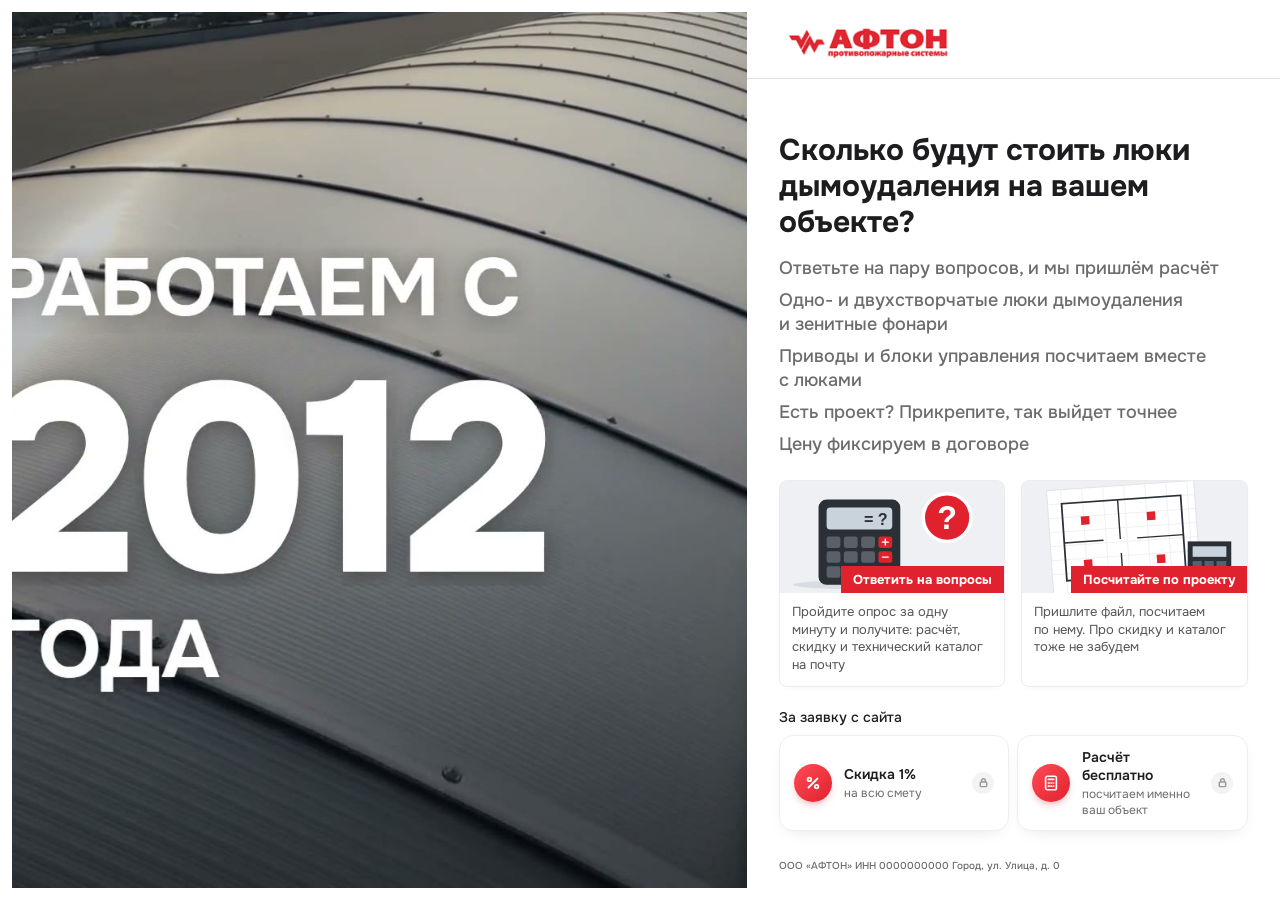
==== commit 6dd72037: "Заявки на почту, экран загрузки, надёжная загрузка видео и 720p-версия для телефонов Co-Authored-By:" ====
--- a/index.html
+++ b/index.html
@@ -57,12 +57,9 @@
   .start-media { width: 58.33%; padding: 12px 0 12px 12px; flex: none; }
   .media-box { position: relative; width: 100%; height: 100%; overflow: hidden; background: #000; }
   .media-box video { position: absolute; inset: 0; width: 100%; height: 100%; object-fit: cover; }
-  .media-ph { position: absolute; inset: 0; display: none; align-items: center; justify-content: center; flex-direction: column; gap: 14px; color: rgba(255,255,255,.5); font-size: 14px; background: radial-gradient(ellipse at center, #1b1d1c 0%, #000 75%); }
-  .media-ph svg { width: 72px; height: 72px; }
-  .media-box.empty .media-ph { display: flex; }
   .mute { position: absolute; left: 16px; bottom: 16px; width: 40px; height: 40px; display: grid; place-items: center; color: #fff; filter: drop-shadow(0 1px 2px rgba(0,0,0,.6)); }
   .mute svg { width: 30px; height: 30px; }
-  .media-box.empty .mute { display: none; }
+  .mute { display: none; }  /* в ролике нет звука — кнопка скрыта */
 
   .start-panel { position: relative; flex: 1; min-width: 0; display: flex; flex-direction: column; }
   .start-head { padding: 12px 32px; border-bottom: 1px solid var(--line); font-size: 14px; font-weight: 500; line-height: 1.25; }
@@ -159,10 +156,6 @@
   .lead-file .upload { margin-top: 0; }
   /* ---------- опросные листы ---------- */
   .sheet { max-width: 760px; padding-bottom: 8px; }
-  .sheet-org { font-size: 13px; line-height: 1.5; color: var(--text-70); margin-bottom: 10px; }
-  .sheet-org b { color: var(--text); font-weight: 600; }
-  .sheet-org a { color: var(--primary); text-decoration: none; }
-  .sheet-org a:hover { text-decoration: underline; }
   .sheet .q-title { margin-bottom: 18px; }
   .tabs { display: grid; grid-template-columns: 1fr 1fr; gap: 4px; padding: 4px; background: #f2f2f2; border-radius: 10px; margin-bottom: 16px; }
   .tab { height: 40px; border-radius: 8px; font-size: 14px; font-weight: 600; color: var(--text-70); transition: background .2s, color .2s, box-shadow .2s; }
@@ -266,6 +259,15 @@
   .side-person b { font-size: 14px; font-weight: 600; }
   .side-person span { font-size: 12px; color: var(--text-70); margin-left: 6px; }
   .side-person p { font-size: 13px; line-height: 1.45; color: #444; margin-top: 4px; }
+
+  /* ---------- Экран загрузки ---------- */
+  .preloader { position: fixed; inset: 0; z-index: 1000; display: flex; flex-direction: column; align-items: center; justify-content: center; gap: 22px; background: #fff; transition: opacity .5s ease, visibility .5s; }
+  .preloader img { height: 72px; width: auto; animation: pl-pulse 1.6s ease-in-out infinite; }
+  .pl-bar { width: 160px; height: 3px; border-radius: 2px; background: var(--line); overflow: hidden; }
+  .pl-bar i { display: block; width: 40%; height: 100%; border-radius: 2px; background: var(--primary); animation: pl-run 1.1s cubic-bezier(.61, .3, .8, .97) infinite; }
+  .preloader.done { opacity: 0; visibility: hidden; }
+  @keyframes pl-pulse { 50% { opacity: .55; } }
+  @keyframes pl-run { from { transform: translateX(-100%); } to { transform: translateX(250%); } }
 
   @media (prefers-reduced-motion: reduce) {
     *, *::before, *::after { animation-duration: .01ms !important; animation-iteration-count: 1 !important; transition-duration: .01ms !important; }
@@ -306,16 +308,42 @@
 </head>
 <body>
 
+<!-- =================== ЭКРАН ЗАГРУЗКИ =================== -->
+<div class="preloader" id="preloader" aria-hidden="true">
+  <img src="logo.png" alt="">
+  <div class="pl-bar"><i></i></div>
+</div>
+<script>
+  // прячем заставку, когда страница загрузилась и видео готово играть
+  (function () {
+    const pl = document.getElementById('preloader');
+    const t0 = Date.now();
+    let hidden = false;
+    function hide() {
+      if (hidden) return;
+      hidden = true;
+      setTimeout(() => {
+        pl.classList.add('done');
+        setTimeout(() => pl.remove(), 600);
+      }, Math.max(0, 700 - (Date.now() - t0)));
+    }
+    window.addEventListener('load', () => {
+      const v = document.getElementById('video');
+      if (!v || v.readyState >= 3) return hide();
+      v.addEventListener('canplay', hide, { once: true });
+      v.addEventListener('error', hide, { once: true });
+      setTimeout(hide, 2500);
+    });
+    setTimeout(hide, 6000); // страховка на медленном интернете
+  })();
+</script>
+
 <!-- =================== СТАРТОВАЯ СТРАНИЦА =================== -->
 <section class="start" id="start">
   <div class="start-media">
-    <!-- Видео: положите video.mp4 рядом с index.html -->
+    <!-- Видео: video.mp4 (1080p) и video-720.mp4 для телефонов, файл выбирает скрипт ниже -->
     <div class="media-box" id="mediaBox">
-      <video id="video" src="video.mp4" autoplay muted loop playsinline></video>
-      <div class="media-ph">
-        <svg viewBox="0 0 72 72" fill="none" stroke="currentColor" stroke-width="1.5"><circle cx="36" cy="36" r="34"/><path d="M29 24v24l20-12z" fill="currentColor" stroke="none"/></svg>
-        Здесь будет видео
-      </div>
+      <video id="video" poster="poster.jpg" autoplay muted loop playsinline preload="auto"></video>
       <button class="mute" id="mute" aria-label="Включить звук">
         <svg viewBox="0 0 24 24" fill="currentColor" id="muteIcon"><path d="M3 9v6h4l5 5V4L7 9H3zm13.59 3L19 9.59 17.59 8.17 15.17 10.6 12.76 8.17 11.34 9.59 13.76 12l-2.42 2.41 1.42 1.42 2.41-2.42 2.42 2.42L19 14.41z"/></svg>
       </button>
@@ -549,7 +577,7 @@
       <div class="fs"><span class="fs-label">Контактная информация</span>
         <input class="field-input" name="org" data-label="Организация" placeholder="Название организации" autocomplete="organization">
         <div class="fs-row">
-          <div data-f="fio"><input class="field-input" name="fio" data-label="ФИО" placeholder="Ф. И. О. заявителя${req}" autocomplete="name"><div class="err">Напишите фамилию и${NBSP}имя</div></div>
+          <div data-f="fio"><input class="field-input" name="fio" data-label="ФИО" placeholder="Ф. И. О. заявителя${req}" autocomplete="name"><div class="err">Напишите, как к${NBSP}вам обращаться</div></div>
           <div data-f="phone"><input class="field-input" name="phone" type="tel" data-label="Телефон" placeholder="Контактный телефон/факс${req}" autocomplete="tel"><div class="err">В${NBSP}номере не${NBSP}хватает цифр</div></div>
         </div>
         <div data-f="email" style="margin-top:10px"><input class="field-input" name="email" type="email" data-label="E-mail" placeholder="E-mail${req}" autocomplete="email"><div class="err">Похоже, в${NBSP}почте опечатка</div></div>
@@ -562,7 +590,6 @@
   function sheetHTML(sh) {
     return `
       <div class="sheet" id="sheet">
-        <div class="sheet-org"><b>ООО «АФТОН»</b><br>Заявки на расчёт отправлять по${NBSP}адресу<br>e-mail: <a href="mailto:${SHEET_EMAIL}">${SHEET_EMAIL}</a></div>
         <h2 class="q-title">${sh.title}</h2>
         <div class="tabs" role="tablist">
           <button type="button" class="tab on" data-tab="calc" role="tab">Заявка на${NBSP}расчёт</button>
@@ -571,7 +598,7 @@
         <div class="sheet-card">
           <form id="sheetCalc" data-kind="Заявка на расчёт" novalidate>
             ${sh.fields.map(fieldHTML).join('')}
-            <div class="fs" data-f="objectCity"><span class="fs-label">В${NBSP}каком городе находится объект<small>(куда считаем доставку)</small></span><input class="field-input" name="objectCity" data-label="Город объекта (доставка)" placeholder="Например, Москва" autocomplete="off"><div class="err">Укажите город, где находится объект</div></div>
+            <div class="fs" data-f="objectCity"><span class="fs-label">В${NBSP}каком городе находится объект<small>(куда считаем доставку)</small></span><input class="field-input" name="objectCity" data-label="Город объекта (доставка)" placeholder="Например, Москва" autocomplete="off"></div>
             ${contactsHTML(sh.plain)}
             <button class="q-btn lead-submit" type="submit">Отправить заявку</button>
           </form>
@@ -595,7 +622,6 @@
       ['fio', 'phone', 'email'].forEach(n => f[n].addEventListener('input', () => {
         if (RULES[n](f[n].value)) f.querySelector(`[data-f="${n}"]`).classList.remove('invalid');
       }));
-      if (f.objectCity) f.objectCity.addEventListener('input', () => { if (f.objectCity.value.trim().length > 1) f.querySelector('[data-f="objectCity"]').classList.remove('invalid'); });
       if (f.agree) f.agree.addEventListener('change', () => f.querySelector('.consent').classList.remove('invalid'));
       f.addEventListener('submit', e => { e.preventDefault(); submitSheet(f); });
     });
@@ -607,11 +633,6 @@
       f.querySelector(`[data-f="${n}"]`).classList.toggle('invalid', !valid);
       if (!valid) ok = false;
     });
-    if (f.objectCity) {
-      const cityOk = f.objectCity.value.trim().length > 1;
-      f.querySelector('[data-f="objectCity"]').classList.toggle('invalid', !cityOk);
-      if (!cityOk) ok = false;
-    }
     const agreed = !f.agree || f.agree.checked;
     if (f.agree) f.querySelector('.consent').classList.toggle('invalid', !agreed);
     if (!ok || !agreed) { f.querySelector('.invalid .field-input')?.focus(); return; }
@@ -629,16 +650,13 @@
       else { seen[label] = rows.length; rows.push([label, v]); }
     });
     const kind = f.dataset.kind, title = product().sheet.title;
-    const data = new FormData();
-    data.append('request', kind);
-    data.append('sheet', title);
-    rows.forEach(([k, v]) => data.append(k, v));
+    const all = [['Заявка', kind === 'Запрос документации' ? `${kind}: ${product().badge.toLowerCase()}` : title], ...rows];
 
     const btn = f.querySelector('.lead-submit');
     btn.disabled = true;
     try {
-      await sendLead(data);
-      showDone(null, [['Заявка', kind === 'Запрос документации' ? `${kind}: ${product().badge.toLowerCase()}` : title], ...rows]);
+      await sendLead(all, `${kind}: ${title}`);
+      showDone(null, all);
     } catch (err) {
       btn.disabled = false;
       alert('Что-то пошло не так, заявка не ушла. Попробуйте ещё раз или напишите нам на ' + SHEET_EMAIL);
@@ -696,9 +714,42 @@
   renderBonuses();
 
   // ---------- Видео ----------
-  const mediaBox = $('mediaBox'), video = $('video');
-  video.addEventListener('error', () => mediaBox.classList.add('empty'));
-  if (video.error || video.networkState === HTMLMediaElement.NETWORK_NO_SOURCE) mediaBox.classList.add('empty');
+  const video = $('video');
+  // на телефонах и при экономии трафика берём лёгкую 720p-версию
+  const conn = navigator.connection || {};
+  const VIDEO_SRC = (matchMedia('(max-width: 818px)').matches || conn.saveData) ? 'video-720.mp4' : 'video.mp4';
+  const MAX_TRIES = 3;
+  let tries = 0, watchdog;
+
+  function loadVideo() {
+    tries++;
+    video.src = tries === 1 ? VIDEO_SRC : `${VIDEO_SRC}?r=${tries}`; // повтор мимо кеша
+    video.load();
+    tryPlay();
+    arm();
+  }
+  // загрузка встала: 10 с без новых данных, а показывать ещё нечего
+  function arm() {
+    clearTimeout(watchdog);
+    watchdog = setTimeout(() => { if (video.readyState < 3) retry(); }, 10000);
+  }
+  function retry() {
+    clearTimeout(watchdog);
+    if (tries < MAX_TRIES) setTimeout(loadVideo, 1000 * tries);
+    // после всех попыток остаётся постер, без чёрного экрана
+  }
+  function tryPlay() {
+    const p = video.play();
+    if (p) p.catch(() => {}); // автозапуск запрещён: запустим по первому действию
+  }
+  video.addEventListener('error', retry);
+  video.addEventListener('progress', () => { if (video.readyState < 3) arm(); });
+  video.addEventListener('canplay', () => { clearTimeout(watchdog); if (video.paused) tryPlay(); });
+  // энергосбережение на телефоне может блокировать автозапуск: стартуем по касанию/прокрутке
+  ['pointerdown', 'touchstart', 'scroll', 'keydown'].forEach(ev =>
+    addEventListener(ev, () => { if (video.paused) tryPlay(); }, { once: true, passive: true }));
+  document.addEventListener('visibilitychange', () => { if (!document.hidden && video.paused) tryPlay(); });
+  loadVideo();
   const ICON_MUTED = '<path d="M3 9v6h4l5 5V4L7 9H3zm13.59 3L19 9.59 17.59 8.17 15.17 10.6 12.76 8.17 11.34 9.59 13.76 12l-2.42 2.41 1.42 1.42 2.41-2.42 2.42 2.42L19 14.41z"/>';
   const ICON_SOUND = '<path d="M3 9v6h4l5 5V4L7 9H3zm13.5 3A4.5 4.5 0 0014 7.97v8.05A4.47 4.47 0 0016.5 12zM14 3.23v2.06a7 7 0 010 13.42v2.06A9 9 0 0014 3.23z"/>';
   $('mute').addEventListener('click', () => {
@@ -844,7 +895,7 @@
       <p class="q-sub">${direct ? 'Прикрепите файл и оставьте контакты. Скидку и каталог тоже пришлём' : 'Скидку и бесплатный расчёт запишем на вас'}</p>
       ${byProject && direct ? `<div class="lead-file">${uploadHTML()}</div>` : ''}
       <form class="lead" id="lead" novalidate>
-        <div data-f="fio"><input class="field-input" name="fio" autocomplete="name" placeholder="Фамилия и имя *"><div class="err">Напишите фамилию и имя</div></div>
+        <div data-f="fio"><input class="field-input" name="fio" autocomplete="name" placeholder="Имя *"><div class="err">Напишите, как к вам обращаться</div></div>
         <div data-f="phone"><input class="field-input" name="phone" type="tel" autocomplete="tel" placeholder="Телефон *"><div class="err">В номере не хватает цифр</div></div>
         <div data-f="email"><input class="field-input" name="email" type="email" autocomplete="email" placeholder="Почта *"><div class="err">Похоже, в почте опечатка</div></div>
         <input class="trap" name="website" tabindex="-1" autocomplete="off" aria-hidden="true">
@@ -937,16 +988,20 @@
 
   // ---------- Отправка ----------
   const RULES = {
-    fio: v => v.trim().split(/\s+/).filter(Boolean).length >= 2,
+    fio: v => v.trim().length >= 2,
     phone: v => v.replace(/\D/g, '').length === 11,
     email: v => /^[^\s@]+@[^\s@]+\.[^\s@]{2,}$/.test(v.trim())
   };
 
-  // TODO: отправка в CRM / на почту / в телеграм
-  async function sendLead(formData) {
-    console.log('Заявка:', Object.fromEntries(formData));
-    // const res = await fetch('/api/lead', { method: 'POST', body: formData });
-    // if (!res.ok) throw new Error('Не удалось отправить');
+  // заявка уходит письмом через send.php (адрес получателя задан там)
+  async function sendLead(rows, subject, attach) {
+    const data = new FormData();
+    data.append('subject', subject);
+    data.append('rows', JSON.stringify(rows));
+    if (attach) data.append('projectFile', attach);
+    const res = await fetch('send.php', { method: 'POST', body: data });
+    const json = await res.json().catch(() => ({}));
+    if (!res.ok || !json.ok) throw new Error('Не удалось отправить');
   }
 
   async function submit() {
@@ -964,13 +1019,10 @@
     const val = s => (s.other && answers[s.key] === s.other) ? other[s.key].trim() : answers[s.key];
     const lead = { fio: f.fio.value.trim(), phone: f.phone.value, email: f.email.value.trim(), file: file ? file.name : '' };
     flow().forEach(s => { if (!s.fileOnly) lead[s.key] = val(s) || ''; });
-    const data = new FormData();
-    Object.entries(lead).forEach(([k, v]) => data.append(k, v));
-    if (file) data.append('projectFile', file);
 
     f.querySelector('.lead-submit').disabled = true;
     try {
-      await sendLead(data);
+      await sendLead(leadRows(lead), 'Заявка с квиза: ' + (lead.product || 'расчёт по проекту'), file);
       showDone(lead);
     } catch (err) {
       f.querySelector('.lead-submit').disabled = false;
@@ -979,12 +1031,15 @@
   }
 
   // заявка ушла: передаём данные на thanks.html через память вкладки и переходим туда
-  function showDone(lead, customRows) {
-    const rows = customRows || [
+  function leadRows(lead) {
+    return [
       ['ФИО', lead.fio], ['Телефон', lead.phone], ['Почта', lead.email],
       ['Проект', lead.file ? `прикреплён (${lead.file})` : 'не прикреплён'],
       ['Что считаем', lead.product], ['Тип', lead.type], ['Размер проёма', lead.size], ['Автоматика', lead.auto], ['Сроки', lead.time]
     ].filter(([, v]) => v);
+  }
+  function showDone(lead, customRows) {
+    const rows = customRows || leadRows(lead);
     try { sessionStorage.setItem('afton_thanks', JSON.stringify(rows)); } catch (e) {}
     location.href = 'thanks.html';
   }
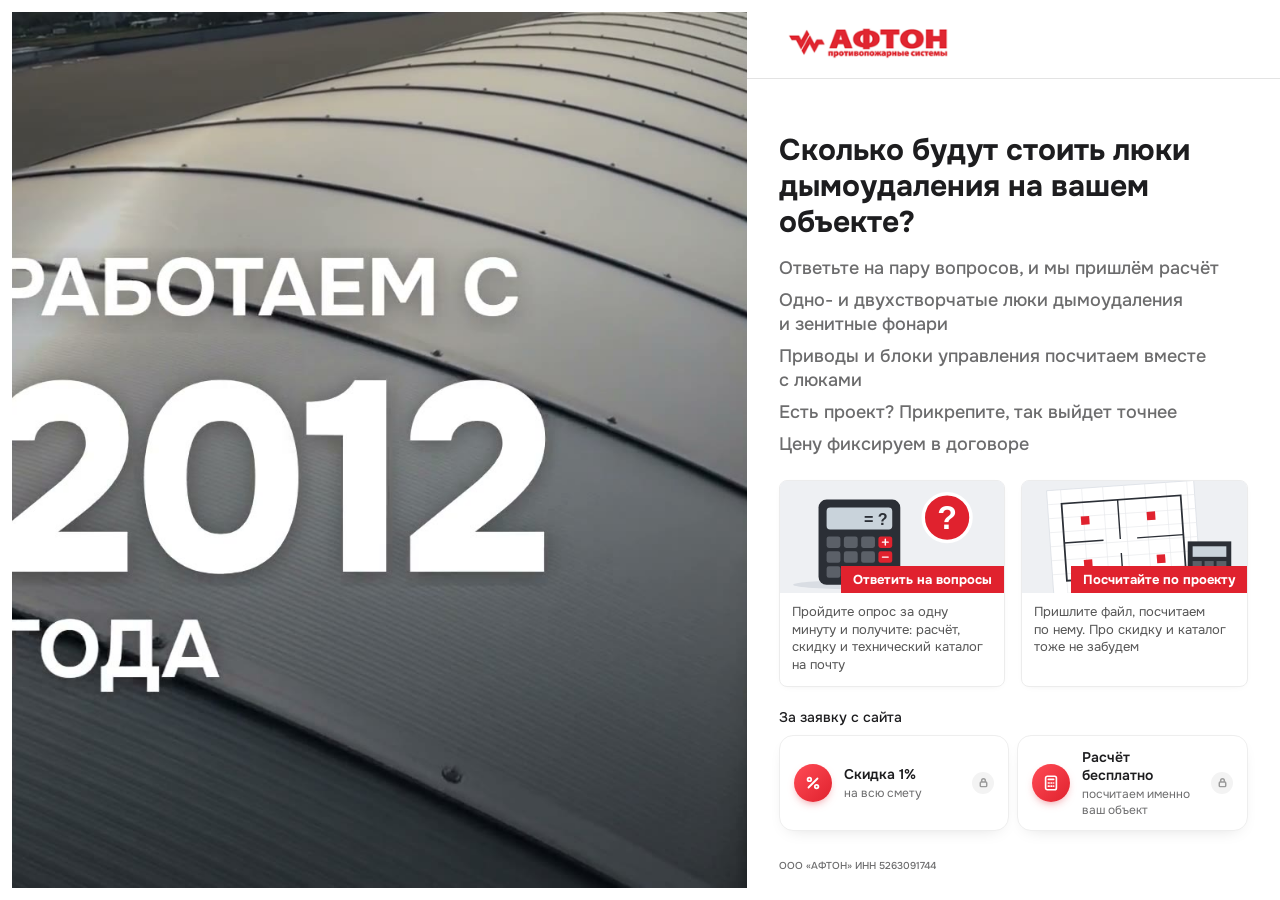
==== commit ea07d8ae: "ИНН в подвале, правки текстов и страницы политик Политика конфиденциальности, обработки персональных" ====
--- a/index.html
+++ b/index.html
@@ -231,7 +231,10 @@
 
   /* Нижняя панель */
   .quiz-nav { display: flex; align-items: center; gap: 20px; padding: 16px 74px 28px 74px; }
-  .ready { display: flex; align-items: center; gap: 12px; margin-right: auto; }
+  .ready { display: flex; align-items: center; gap: 12px; }
+  .legal { display: flex; flex-wrap: wrap; gap: 2px 16px; margin-right: auto; font-size: 12px; line-height: 16px; }
+  .legal a { color: var(--text-70); text-decoration: none; border-bottom: 1px solid var(--line); }
+  .legal a:hover { color: var(--text); border-color: currentColor; }
   .ready svg { width: 28px; height: 28px; transform: rotate(-90deg); }
   .ready .track { stroke: var(--line); }
   .ready .val { stroke: var(--primary); transition: stroke-dashoffset .3s ease; }
@@ -300,7 +303,9 @@
     .quiz-content { padding: 18px 20px; }
     .q-title { font-size: 24px; }
     .variants { grid-template-columns: 1fr; gap: 10px; }
-    .quiz-nav { padding: 12px 20px 20px; }
+    .quiz-nav { padding: 12px 20px 20px; flex-wrap: wrap; }
+    .ready { margin-right: auto; }
+    .legal { order: 5; flex-basis: 100%; margin-right: 0; }
     .enter-hint { display: none; }
     .data div { grid-template-columns: 1fr; gap: 2px; }
   }
@@ -368,7 +373,7 @@
         <div class="bonus-row" data-bonuses></div>
       </div>
       <!-- Реквизиты: замените на настоящие -->
-      <div class="start-foot">ООО «АФТОН» ИНН 0000000000 Город, ул. Улица, д. 0</div>
+      <div class="start-foot">ООО «АФТОН» ИНН 5263091744</div>
     </div>
   </div>
 </section>
@@ -384,6 +389,11 @@
         <svg viewBox="0 0 28 28"><circle class="track" cx="14" cy="14" r="12" fill="none" stroke-width="3"/><circle class="val" id="ring" cx="14" cy="14" r="12" fill="none" stroke-width="3" stroke-linecap="round" stroke-dasharray="75.4" stroke-dashoffset="75.4"/></svg>
         <div class="ready-text">Готово<b id="pct">0%</b></div>
       </div>
+      <nav class="legal">
+        <a href="privacy.html" target="_blank">Политика конфиденциальности</a>
+        <a href="personal-data.html" target="_blank">Обработка персональных данных</a>
+        <a href="cookies.html" target="_blank">Использование cookie</a>
+      </nav>
       <button class="nav-back" id="back" aria-label="Назад"><svg viewBox="0 0 16 16" fill="none" stroke="currentColor" stroke-width="1.6"><path d="M13 8H3M7 4L3 8l4 4"/></svg></button>
       <div class="nav-next-wrap">
         <button class="q-btn nav-next" id="next"><span id="nextText">Далее</span><svg viewBox="0 0 16 16" fill="none" stroke="currentColor" stroke-width="1.6"><path d="M3 8h10M9 4l4 4-4 4"/></svg></button>
@@ -439,7 +449,7 @@
 
   // продукты на втором экране (порядок = порядок карточек)
   const PRODUCTS = [
-    { key: 'hatch', value: 'люки дымоудаления', badge: 'Люки дымоудаления', img: 'img/hatch.webp', caption: 'Одно- и двухстворчатые, взрывоустойчивые', art: ART.double,
+    { key: 'hatch', value: 'люки дымоудаления', badge: 'Люки дымоудаления', img: 'img/hatch.webp', caption: 'Одно- и двухстворчатые люки дымоудаления', art: ART.double,
       typeTitle: 'Какие люки нужны?', types: ['одностворчатые', 'двухстворчатые', 'взрывоустойчивые', 'не знаю, подскажите'],
       typeCards: [
         { badge: 'Одностворчатые', img: 'img/hatch-single.webp', caption: 'Одна створка, проём поменьше', art: ART.single },
@@ -577,7 +587,7 @@
       <div class="fs"><span class="fs-label">Контактная информация</span>
         <input class="field-input" name="org" data-label="Организация" placeholder="Название организации" autocomplete="organization">
         <div class="fs-row">
-          <div data-f="fio"><input class="field-input" name="fio" data-label="ФИО" placeholder="Ф. И. О. заявителя${req}" autocomplete="name"><div class="err">Напишите, как к${NBSP}вам обращаться</div></div>
+          <div data-f="fio"><input class="field-input" name="fio" data-label="Имя" placeholder="Ваше имя${req}" autocomplete="name"><div class="err">Напишите, как к${NBSP}вам обращаться</div></div>
           <div data-f="phone"><input class="field-input" name="phone" type="tel" data-label="Телефон" placeholder="Контактный телефон/факс${req}" autocomplete="tel"><div class="err">В${NBSP}номере не${NBSP}хватает цифр</div></div>
         </div>
         <div data-f="email" style="margin-top:10px"><input class="field-input" name="email" type="email" data-label="E-mail" placeholder="E-mail${req}" autocomplete="email"><div class="err">Похоже, в${NBSP}почте опечатка</div></div>
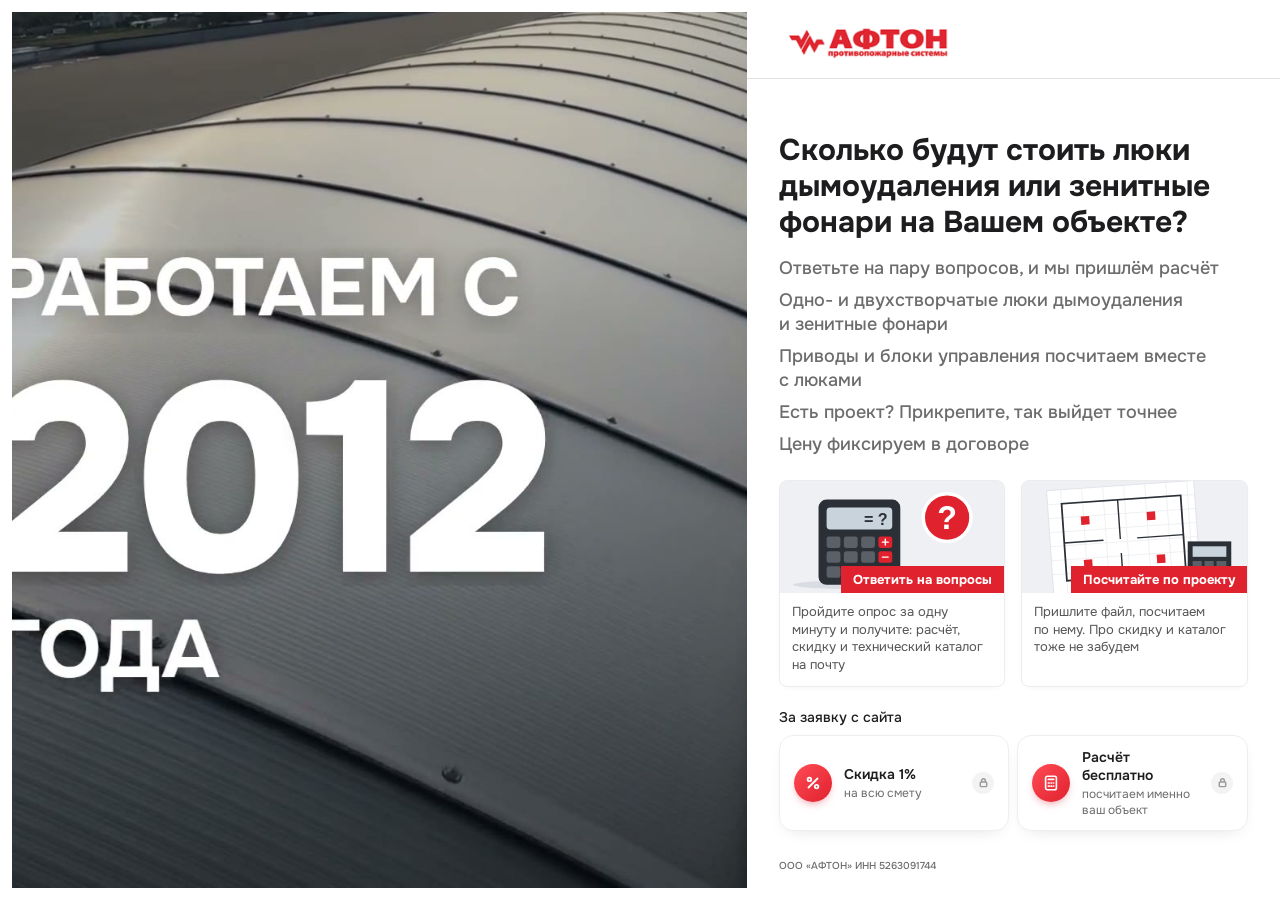
==== commit 6bf0f25f: "Счётчик Яндекс Метрики, новый заголовок и подпись карточки «Выход на крышу» Co-Authored-By: Claude O" ====
--- a/index.html
+++ b/index.html
@@ -3,6 +3,18 @@
 <head>
 <meta charset="utf-8">
 <meta name="viewport" content="width=device-width, initial-scale=1">
+<!-- Yandex.Metrika counter -->
+<script type="text/javascript">
+    (function(m,e,t,r,i,k,a){
+        m[i]=m[i]||function(){(m[i].a=m[i].a||[]).push(arguments)};
+        m[i].l=1*new Date();
+        for (var j = 0; j < document.scripts.length; j++) {if (document.scripts[j].src === r) { return; }}
+        k=e.createElement(t),a=e.getElementsByTagName(t)[0],k.async=1,k.src=r,a.parentNode.insertBefore(k,a)
+    })(window, document,'script','https://mc.yandex.ru/metrika/tag.js?id=113824992', 'ym');
+
+    ym(113824992, 'init', {ssr:true, webvisor:true, clickmap:true, ecommerce:"dataLayer", referrer: document.referrer, url: location.href, accurateTrackBounce:true, trackLinks:true});
+</script>
+<!-- /Yandex.Metrika counter -->
 <title>Люки дымоудаления: расчёт стоимости | Афтон</title>
 <link rel="preconnect" href="https://fonts.googleapis.com">
 <link href="https://fonts.googleapis.com/css2?family=Onest:wght@400;500;600;700&display=swap" rel="stylesheet">
@@ -312,6 +324,7 @@
 </style>
 </head>
 <body>
+<noscript><div><img src="https://mc.yandex.ru/watch/113824992" style="position:absolute; left:-9999px;" alt="" /></div></noscript>
 
 <!-- =================== ЭКРАН ЗАГРУЗКИ =================== -->
 <div class="preloader" id="preloader" aria-hidden="true">
@@ -356,9 +369,9 @@
   </div>
 
   <div class="start-panel">
-    <div class="start-head"><img class="logo" src="logo.png" alt="АФТОН, противопожарные системы"></div>
+    <div class="start-head"><a class="home" href="./"><img class="logo" src="logo.png" alt="АФТОН, противопожарные системы"></a></div>
     <div class="start-body">
-      <h1>Сколько будут стоить люки дымоудаления на вашем объекте?</h1>
+      <h1>Сколько будут стоить люки дымоудаления или зенитные фонари на Вашем объекте?</h1>
       <!-- Преимущества: замените на свои -->
       <div class="benefits">
         <p>Ответьте на пару вопросов, и мы пришлём расчёт</p>
@@ -382,7 +395,7 @@
 <!-- =================== КВИЗ =================== -->
 <section class="quiz" id="quiz" hidden>
   <div class="quiz-main">
-    <div class="quiz-head"><img class="logo" src="logo.png" alt="АФТОН"><h3>Пара коротких вопросов, и мы посчитаем ваш объект</h3></div>
+    <div class="quiz-head"><a class="home" href="./"><img class="logo" src="logo.png" alt="АФТОН"></a><h3>Пара коротких вопросов, и мы посчитаем ваш объект</h3></div>
     <div class="quiz-content"><div class="q-wrap" id="wrap"></div></div>
     <div class="quiz-nav" id="nav">
       <div class="ready" aria-hidden="true">
@@ -459,7 +472,7 @@
       ], size: true, auto: true },
     { key: 'skylight', value: 'зенитные фонари', badge: 'Зенитные фонари', img: 'img/skylight-arch.webp', caption: 'Свет и проветривание через кровлю', art: ART.skylight,
       typeTitle: 'Какие фонари нужны?', types: ['арочные', 'треугольные', 'из поликарбоната', 'не знаю, подскажите'], size: true },
-    { key: 'roof', value: 'выход на крышу', badge: 'Выход на крышу', img: 'img/roof-hatch.webp', caption: 'Люки и лестницы на кровлю', art: ART.roof,
+    { key: 'roof', value: 'выход на крышу', badge: 'Выход на крышу', img: 'img/roof-hatch.webp', caption: 'Люки выхода на плоскую кровлю', art: ART.roof,
       typeTitle: 'Какой выход на крышу нужен?', types: ['люк выхода на кровлю', 'противопожарный люк', 'люк с лестницей', 'не знаю, подскажите'], size: true },
     { key: 'auto', value: 'автоматика дымоудаления', badge: 'Автоматика', img: 'img/auto-panel.webp', caption: 'Щиты, приводы и датчики', art: ART.auto,
       typeTitle: 'Что нужно из автоматики?', types: ['щит управления', 'приводы', 'датчики', 'весь комплект'] },
@@ -595,7 +608,7 @@
       <div class="fs"><span class="fs-label">Дополнительная информация</span>
         <textarea class="field-input" name="comment" data-label="Комментарий" placeholder="Любые дополнительные пожелания или комментарии"></textarea></div>
       <input class="trap" name="website" tabindex="-1" autocomplete="off" aria-hidden="true">
-      ${plain ? '' : `<label class="consent"><input type="checkbox" name="agree"><span class="box"></span>Согласен на${NBSP}обработку персональных данных</label>`}`;
+      <label class="consent"><input type="checkbox" name="agree"><span class="box"></span>Согласен на${NBSP}обработку персональных данных</label>`;
   }
   function sheetHTML(sh) {
     return `
@@ -810,6 +823,9 @@
     render(false);
     window.scrollTo(0, 0);
   }
+  // клик по логотипу всегда возвращает на начальный экран
+  document.querySelectorAll('a.home').forEach(a => a.addEventListener('click', e => { e.preventDefault(); backToStart(); }));
+
   function backToStart() {
     clearInterval(redirectTimer);
     reset();
